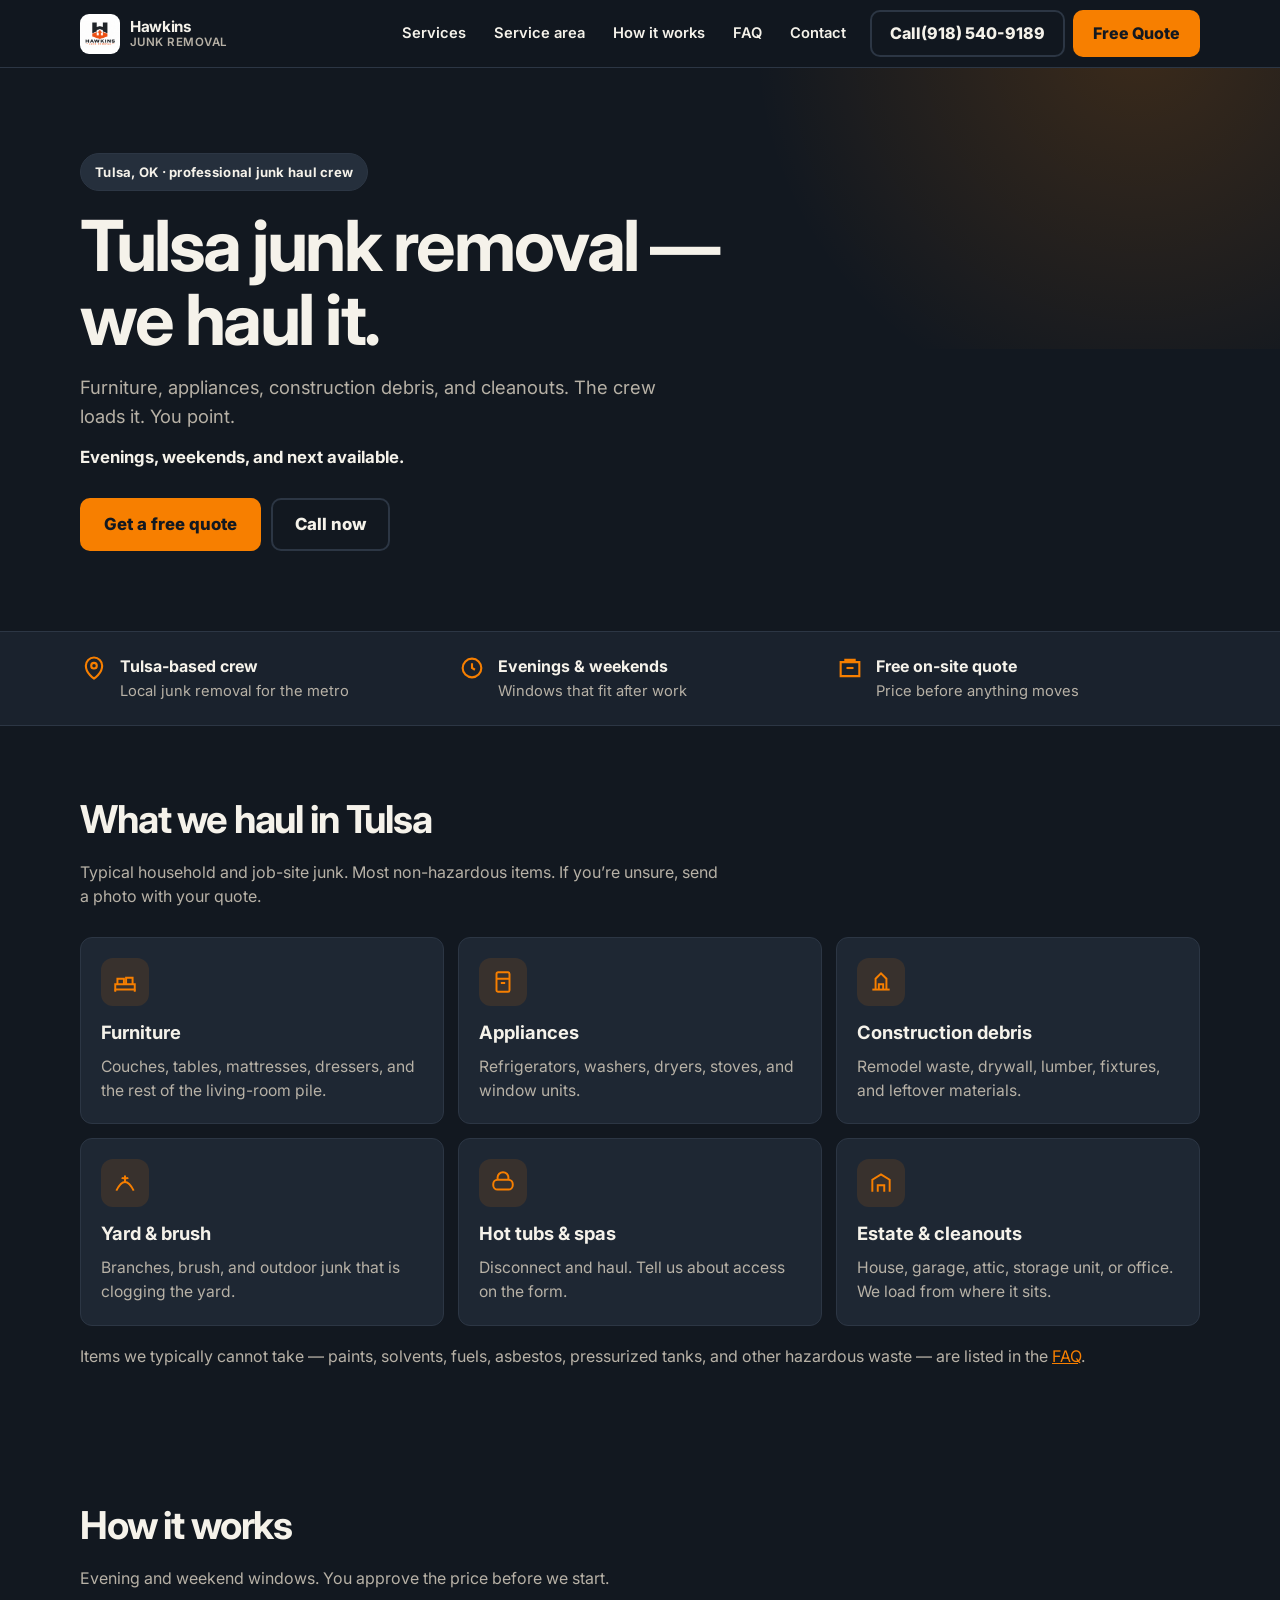
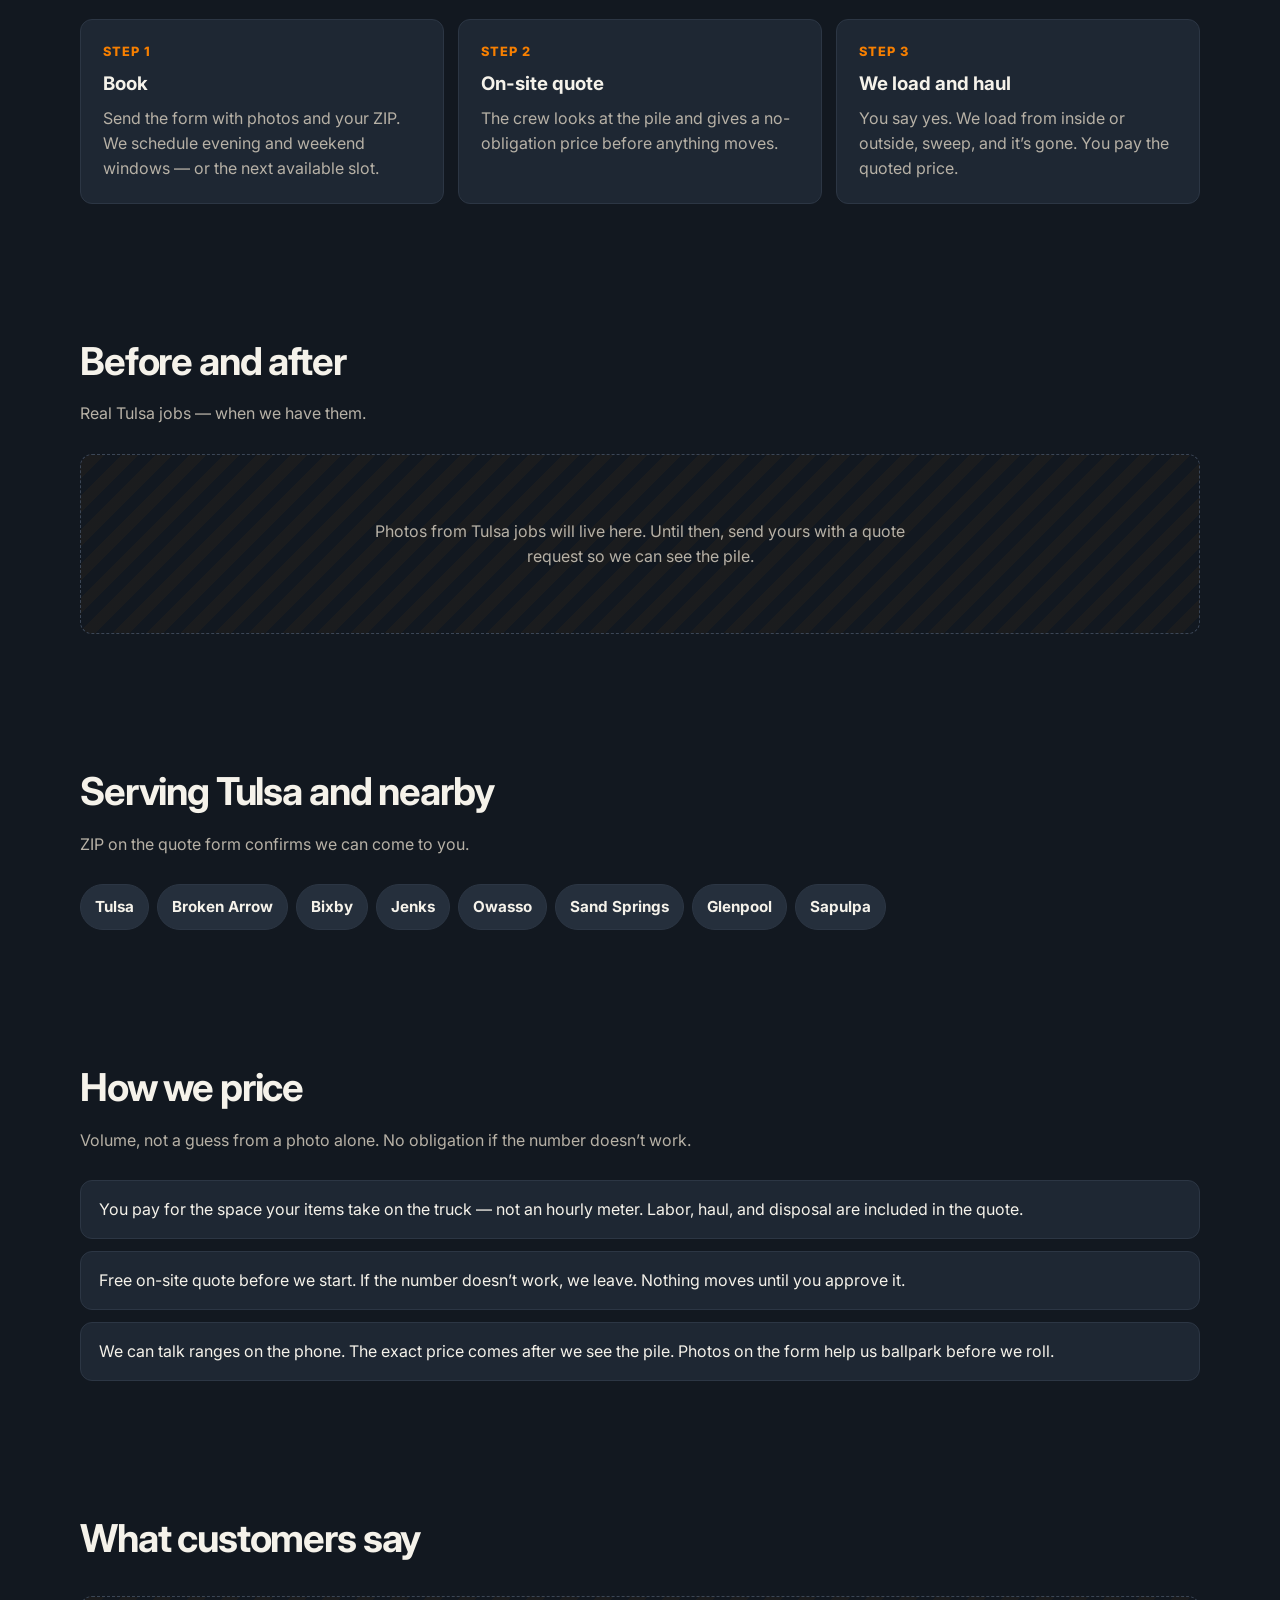
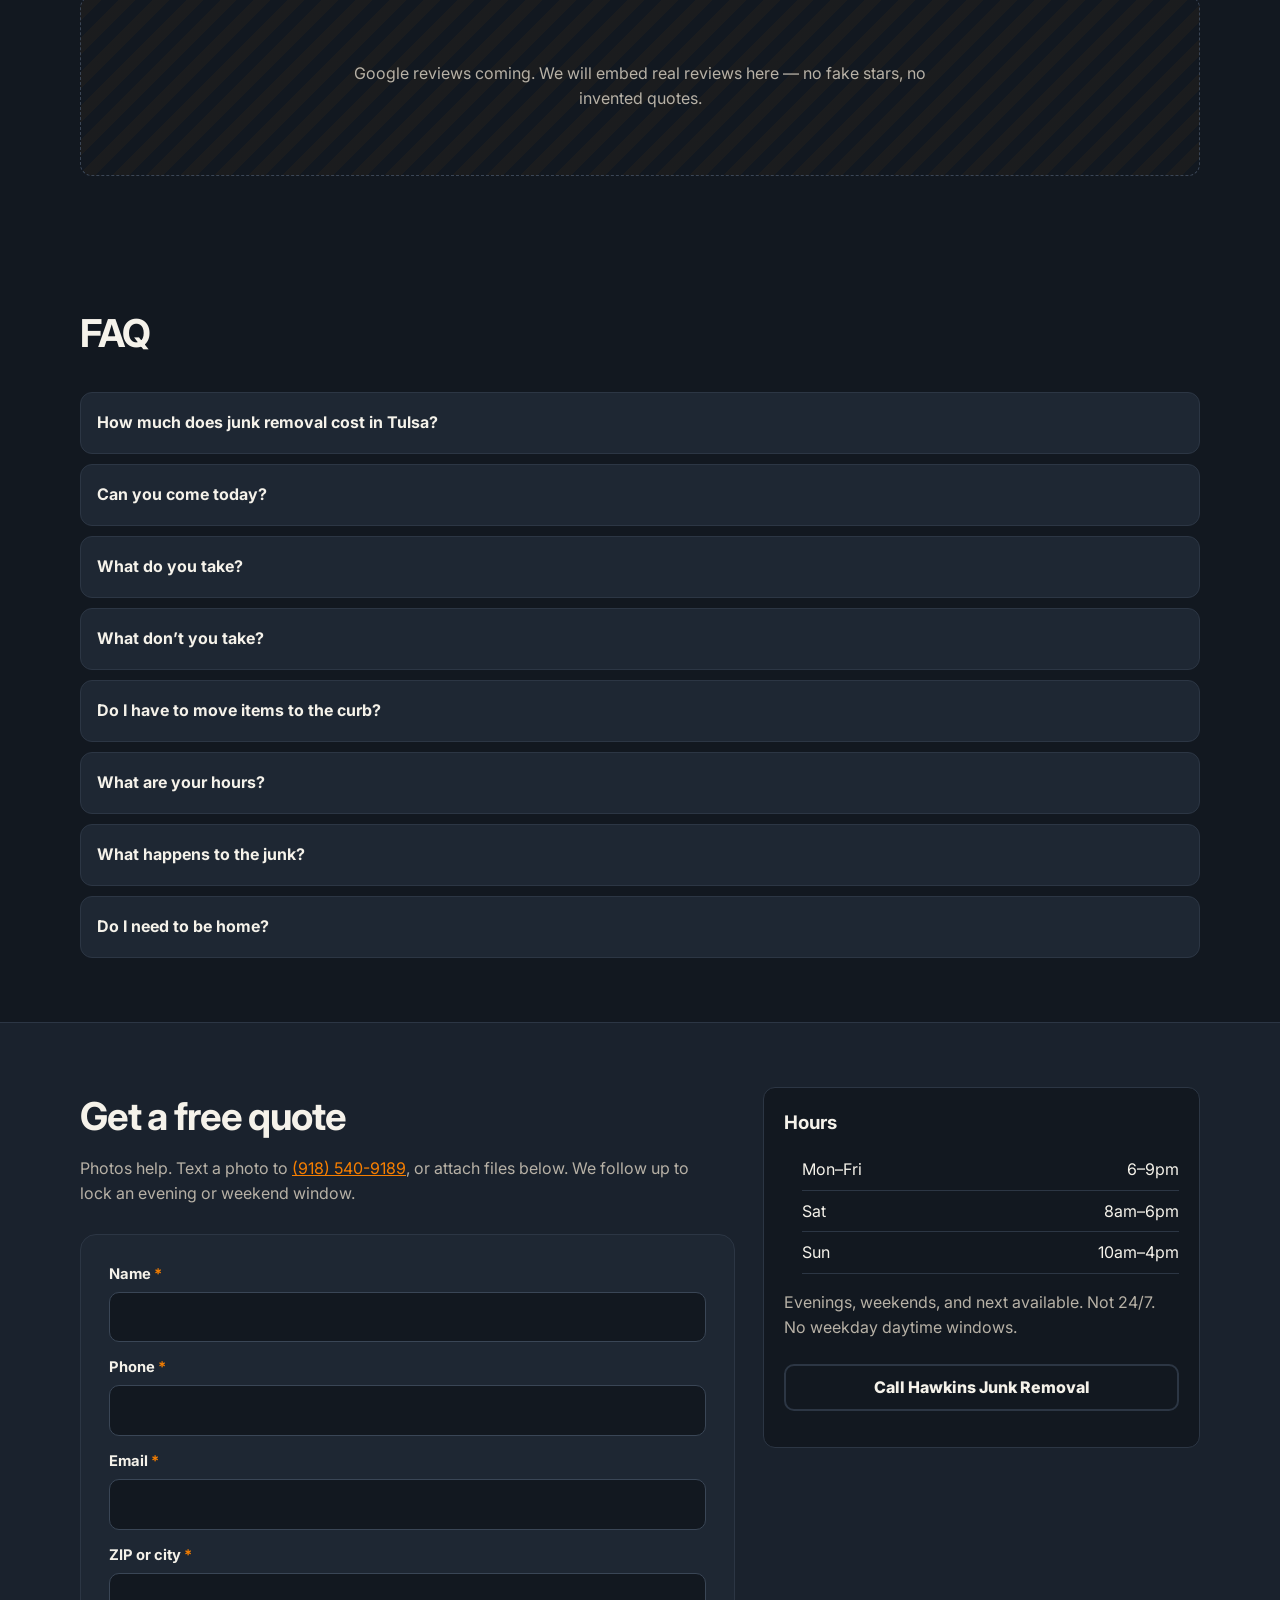
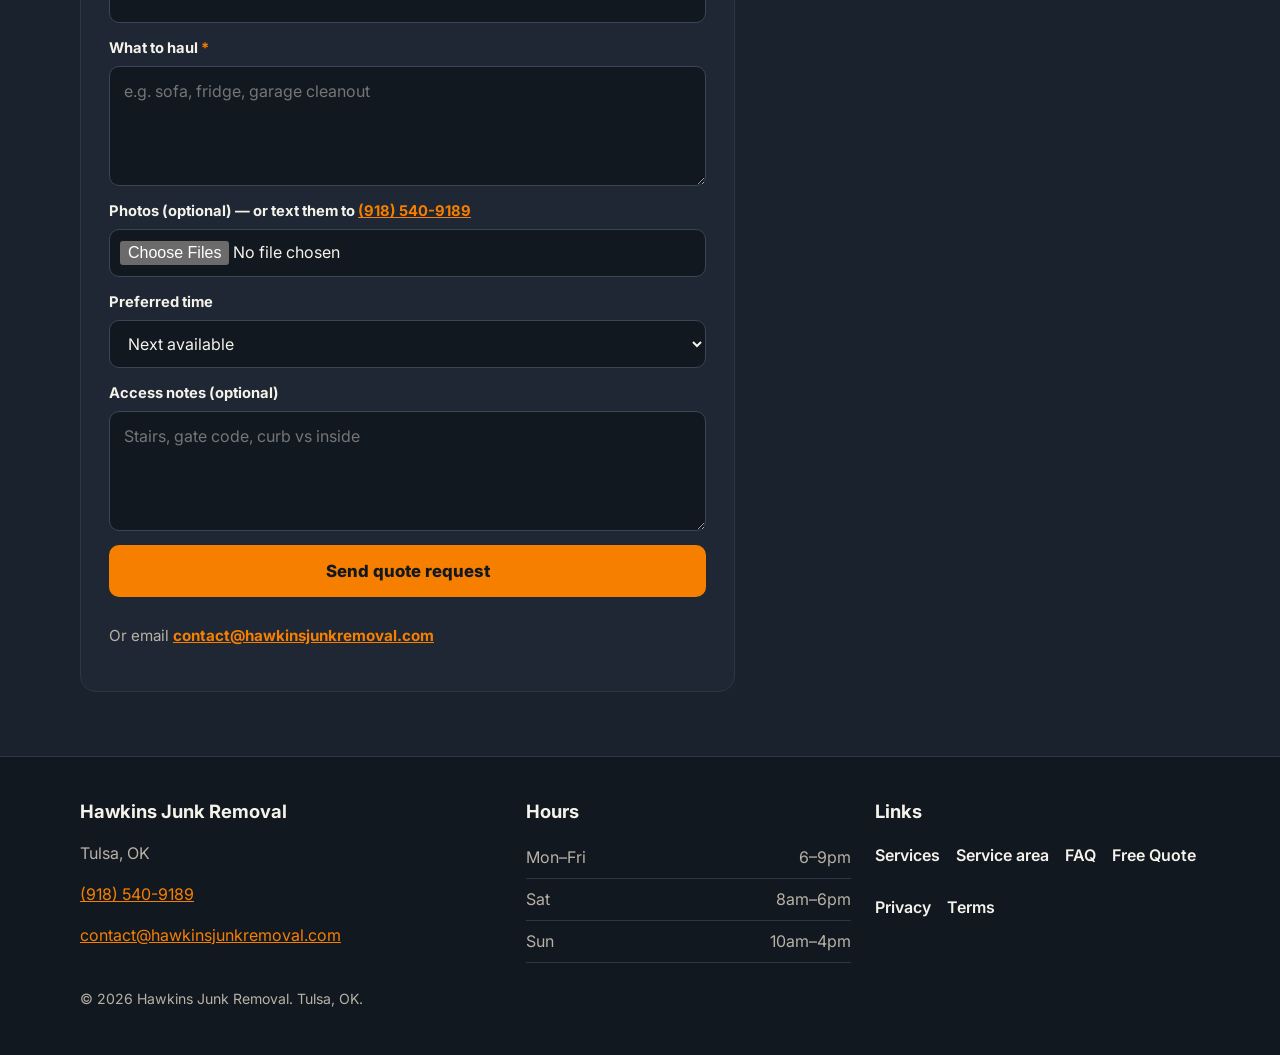
==== index.html @ 2d05af4f "Swap public email to contact@ and FormSubmit destination Replace personal Gmail on quote form, foote" ====
<!DOCTYPE html>
<html lang="en" class="has-phone">
<head>
  <meta charset="utf-8">
  <meta name="viewport" content="width=device-width, initial-scale=1, viewport-fit=cover">
  <title>Hawkins Junk Removal | Tulsa Junk Removal</title>
  <meta name="description" content="Tulsa junk removal for furniture, appliances, construction debris, and cleanouts. Evenings, weekends, and next available. Free on-site quote.">
  <link rel="canonical" href="https://hawkins-junk-removal.vercel.app/">
  <meta name="robots" content="index,follow">
  <meta property="og:type" content="website">
  <meta property="og:site_name" content="Hawkins Junk Removal">
  <meta property="og:title" content="Hawkins Junk Removal | Tulsa Junk Removal">
  <meta property="og:description" content="Tulsa junk removal for furniture, appliances, construction debris, and cleanouts. Evenings, weekends, and next available. Free on-site quote.">
  <meta property="og:url" content="https://hawkins-junk-removal.vercel.app/">
  <meta property="og:image" content="https://hawkins-junk-removal.vercel.app/img/og.jpg">
  <meta property="og:locale" content="en_US">
  <meta name="twitter:card" content="summary_large_image">
  <meta name="twitter:title" content="Hawkins Junk Removal | Tulsa Junk Removal">
  <meta name="twitter:description" content="Tulsa junk removal — evenings, weekends, free on-site quote. Call (918) 540-9189.">
  <meta name="twitter:image" content="https://hawkins-junk-removal.vercel.app/img/og.jpg">
  <link rel="icon" href="/img/logo.png" type="image/png">
  <link rel="apple-touch-icon" href="/img/logo.png">
  <script type="application/ld+json">
  {
    "@context": "https://schema.org",
    "@type": "HomeAndConstructionBusiness",
    "name": "Hawkins Junk Removal",
    "image": "https://hawkins-junk-removal.vercel.app/img/logo.png",
    "url": "https://hawkins-junk-removal.vercel.app/",
    "telephone": "+19185409189",
    "description": "Tulsa metro junk removal for furniture, appliances, construction debris, and cleanouts. Evenings and weekends. Free on-site quotes.",
    "areaServed": [
      {"@type": "City", "name": "Tulsa"},
      {"@type": "City", "name": "Broken Arrow"},
      {"@type": "City", "name": "Bixby"},
      {"@type": "City", "name": "Jenks"},
      {"@type": "City", "name": "Owasso"},
      {"@type": "City", "name": "Sand Springs"},
      {"@type": "City", "name": "Glenpool"},
      {"@type": "City", "name": "Sapulpa"}
    ],
    "openingHoursSpecification": [
      {"@type": "OpeningHoursSpecification", "dayOfWeek": ["Monday","Tuesday","Wednesday","Thursday","Friday"], "opens": "18:00", "closes": "21:00"},
      {"@type": "OpeningHoursSpecification", "dayOfWeek": "Saturday", "opens": "08:00", "closes": "18:00"},
      {"@type": "OpeningHoursSpecification", "dayOfWeek": "Sunday", "opens": "10:00", "closes": "16:00"}
    ],
    "priceRange": "$$",
    "address": {
      "@type": "PostalAddress",
      "addressLocality": "Tulsa",
      "addressRegion": "OK",
      "addressCountry": "US"
    }
  }
  </script>
  <link rel="preconnect" href="https://fonts.googleapis.com">
  <link rel="preconnect" href="https://fonts.gstatic.com" crossorigin>
  <link href="https://fonts.googleapis.com/css2?family=Inter:wght@400;600;700;800&display=swap" rel="stylesheet">
  <link rel="stylesheet" href="/css/styles.css">
</head>
<body>
  <a class="skip" href="#main">Skip to content</a>

  <header class="site-header">
    <div class="wrap header-inner">
      <a class="wordmark" href="/">
        <img class="mark-img" src="/img/logo.png" width="40" height="40" alt="Hawkins Junk Removal">
        <span class="wordmark-text">
          <strong>Hawkins</strong>
          <span>Junk Removal</span>
        </span>
      </a>
      <nav class="nav" id="primary-nav" data-nav aria-label="Primary">
        <a href="#services">Services</a>
        <a href="#area">Service area</a>
        <a href="#how">How it works</a>
        <a href="#faq">FAQ</a>
        <a href="#quote">Contact</a>
      </nav>
      <div class="header-actions">
        <a class="btn btn-ghost" data-call href="tel:+19185409189">Call <span data-call-number></span></a>
        <a class="btn btn-primary" href="#quote">Free Quote</a>
        <button class="nav-toggle" type="button" data-nav-toggle aria-expanded="false" aria-controls="primary-nav" aria-label="Open menu">
          <svg viewBox="0 0 24 24" fill="none" stroke="currentColor" stroke-width="2" aria-hidden="true"><path d="M4 7h16M4 12h16M4 17h16"/></svg>
        </button>
      </div>
    </div>
  </header>

  <main id="main">
    <section class="hero">
      <div class="wrap">
        <p class="kicker">Tulsa, OK · professional junk haul crew</p>
        <h1>Tulsa junk removal — we haul it.</h1>
        <p class="lede">Furniture, appliances, construction debris, and cleanouts. The crew loads it. You point.</p>
        <p class="schedule">Evenings, weekends, and next available.</p>
        <div class="hero-cta">
          <a class="btn btn-primary btn-lg" href="#quote">Get a free quote</a>
          <a class="btn btn-ghost btn-lg" data-call href="tel:+19185409189">Call now</a>
        </div>
      </div>
    </section>

    <div class="trust">
      <div class="wrap trust-grid">
        <div class="trust-item">
          <svg viewBox="0 0 24 24" fill="none" stroke="currentColor" stroke-width="1.8" aria-hidden="true"><path d="M12 21s-7-4.4-7-11a7 7 0 1 1 14 0c0 6.6-7 11-7 11z"/><circle cx="12" cy="10" r="2.4"/></svg>
          <div>
            <strong>Tulsa-based crew</strong>
            <span>Local junk removal for the metro</span>
          </div>
        </div>
        <div class="trust-item">
          <svg viewBox="0 0 24 24" fill="none" stroke="currentColor" stroke-width="1.8" aria-hidden="true"><circle cx="12" cy="12" r="8"/><path d="M12 8v4l2.5 1.5"/></svg>
          <div>
            <strong>Evenings &amp; weekends</strong>
            <span>Windows that fit after work</span>
          </div>
        </div>
        <div class="trust-item">
          <svg viewBox="0 0 24 24" fill="none" stroke="currentColor" stroke-width="1.8" aria-hidden="true"><path d="M4 7h16v12H4z"/><path d="M8 7V5h8v2"/><path d="M9 12h6"/></svg>
          <div>
            <strong>Free on-site quote</strong>
            <span>Price before anything moves</span>
          </div>
        </div>
      </div>
    </div>

    <section id="services">
      <div class="wrap">
        <div class="section-head">
          <h2>What we haul in Tulsa</h2>
          <p>Typical household and job-site junk. Most non-hazardous items. If you’re unsure, send a photo with your quote.</p>
        </div>
        <div class="cards">
          <article class="card">
            <div class="icon-wrap" aria-hidden="true">
              <svg viewBox="0 0 24 24" fill="none" stroke="currentColor" stroke-width="1.8"><path d="M3 14h18v5H3z"/><path d="M5 14V9h6v5"/><path d="M13 14V8h6v6"/><path d="M3 19v2M21 19v2"/></svg>
            </div>
            <h3>Furniture</h3>
            <p>Couches, tables, mattresses, dressers, and the rest of the living-room pile.</p>
          </article>
          <article class="card">
            <div class="icon-wrap" aria-hidden="true">
              <svg viewBox="0 0 24 24" fill="none" stroke="currentColor" stroke-width="1.8"><rect x="6" y="3" width="12" height="18" rx="1.5"/><path d="M6 9h12M10 13h4"/></svg>
            </div>
            <h3>Appliances</h3>
            <p>Refrigerators, washers, dryers, stoves, and window units.</p>
          </article>
          <article class="card">
            <div class="icon-wrap" aria-hidden="true">
              <svg viewBox="0 0 24 24" fill="none" stroke="currentColor" stroke-width="1.8"><path d="M4 19h16"/><path d="M7 19V9l5-5 5 5v10"/><path d="M10 19v-5h4v5"/></svg>
            </div>
            <h3>Construction debris</h3>
            <p>Remodel waste, drywall, lumber, fixtures, and leftover materials.</p>
          </article>
          <article class="card">
            <div class="icon-wrap" aria-hidden="true">
              <svg viewBox="0 0 24 24" fill="none" stroke="currentColor" stroke-width="1.8"><path d="M4 19c3-6 6-8 8-8s5 2 8 8"/><path d="M12 11V5"/><path d="M9 7c1 1 2 1 3 0 1 1 2 1 3 0"/></svg>
            </div>
            <h3>Yard &amp; brush</h3>
            <p>Branches, brush, and outdoor junk that is clogging the yard.</p>
          </article>
          <article class="card">
            <div class="icon-wrap" aria-hidden="true">
              <svg viewBox="0 0 24 24" fill="none" stroke="currentColor" stroke-width="1.8"><rect x="3" y="9" width="18" height="9" rx="4"/><path d="M7 9V7a5 5 0 0 1 10 0v2"/></svg>
            </div>
            <h3>Hot tubs &amp; spas</h3>
            <p>Disconnect and haul. Tell us about access on the form.</p>
          </article>
          <article class="card">
            <div class="icon-wrap" aria-hidden="true">
              <svg viewBox="0 0 24 24" fill="none" stroke="currentColor" stroke-width="1.8"><path d="M4 20V9l8-5 8 5v11"/><path d="M9 20v-6h6v6"/></svg>
            </div>
            <h3>Estate &amp; cleanouts</h3>
            <p>House, garage, attic, storage unit, or office. We load from where it sits.</p>
          </article>
        </div>
        <p class="note">Items we typically cannot take — paints, solvents, fuels, asbestos, pressurized tanks, and other hazardous waste — are listed in the <a href="#faq">FAQ</a>.</p>
      </div>
    </section>

    <section id="how">
      <div class="wrap">
        <div class="section-head">
          <h2>How it works</h2>
          <p>Evening and weekend windows. You approve the price before we start.</p>
        </div>
        <div class="steps">
          <article class="step">
            <div class="step-num">Step 1</div>
            <h3>Book</h3>
            <p>Send the form with photos and your ZIP. We schedule evening and weekend windows — or the next available slot.</p>
          </article>
          <article class="step">
            <div class="step-num">Step 2</div>
            <h3>On-site quote</h3>
            <p>The crew looks at the pile and gives a no-obligation price before anything moves.</p>
          </article>
          <article class="step">
            <div class="step-num">Step 3</div>
            <h3>We load and haul</h3>
            <p>You say yes. We load from inside or outside, sweep, and it’s gone. You pay the quoted price.</p>
          </article>
        </div>
      </div>
    </section>

    <section id="photos">
      <div class="wrap">
        <div class="section-head">
          <h2>Before and after</h2>
          <p>Real Tulsa jobs — when we have them.</p>
        </div>
        <div class="placeholder">
          <p>Photos from Tulsa jobs will live here. Until then, send yours with a quote request so we can see the pile.</p>
        </div>
      </div>
    </section>

    <section id="area">
      <div class="wrap">
        <div class="section-head">
          <h2>Serving Tulsa and nearby</h2>
          <p>ZIP on the quote form confirms we can come to you.</p>
        </div>
        <div class="chips">
          <a class="chip" href="#quote">Tulsa</a>
          <a class="chip" href="#quote">Broken Arrow</a>
          <a class="chip" href="#quote">Bixby</a>
          <a class="chip" href="#quote">Jenks</a>
          <a class="chip" href="#quote">Owasso</a>
          <a class="chip" href="#quote">Sand Springs</a>
          <a class="chip" href="#quote">Glenpool</a>
          <a class="chip" href="#quote">Sapulpa</a>
        </div>
      </div>
    </section>

    <section id="pricing">
      <div class="wrap">
        <div class="section-head">
          <h2>How we price</h2>
          <p>Volume, not a guess from a photo alone. No obligation if the number doesn’t work.</p>
        </div>
        <ul class="pricing-list">
          <li>You pay for the space your items take on the truck — not an hourly meter. Labor, haul, and disposal are included in the quote.</li>
          <li>Free on-site quote before we start. If the number doesn’t work, we leave. Nothing moves until you approve it.</li>
          <li>We can talk ranges on the phone. The exact price comes after we see the pile. Photos on the form help us ballpark before we roll.</li>
        </ul>
      </div>
    </section>

    <section id="reviews">
      <div class="wrap">
        <div class="section-head">
          <h2>What customers say</h2>
        </div>
        <div class="placeholder">
          <p>Google reviews coming. We will embed real reviews here — no fake stars, no invented quotes.</p>
        </div>
      </div>
    </section>

    <section id="faq">
      <div class="wrap">
        <div class="section-head">
          <h2>FAQ</h2>
        </div>
        <div class="faq">
          <details>
            <summary>How much does junk removal cost in Tulsa?</summary>
            <p>Price is based on the volume your items take on the truck. We give a free on-site quote before we start. We do not publish a price list — the driveway number is the real number.</p>
          </details>
          <details>
            <summary>Can you come today?</summary>
            <p>We work evenings and weekends, plus the next available window. We do not offer weekday daytime service, and we are not 24/7. If you request an evening or weekend window early enough that same day, we may be able to fit you in that window.</p>
          </details>
          <details>
            <summary>What do you take?</summary>
            <p>Furniture, appliances, construction debris, yard waste, hot tubs, and whole-space cleanouts. Most non-hazardous household and job-site junk. If you are unsure, send a photo with your quote.</p>
          </details>
          <details>
            <summary>What don’t you take?</summary>
            <p>Hazardous materials: wet paint and solvents, fuels, asbestos, pressurized tanks, and biohazard. If an item looks questionable, send a photo and we will tell you before we come out.</p>
          </details>
          <details>
            <summary>Do I have to move items to the curb?</summary>
            <p>No. Full-service from wherever it sits — inside, garage, attic, basement, or yard — unless access is unsafe.</p>
          </details>
          <details>
            <summary>What are your hours?</summary>
            <p>Monday–Friday 6–9pm. Saturday 8am–6pm. Sunday 10am–4pm. Evening and weekend windows only.</p>
          </details>
          <details>
            <summary>What happens to the junk?</summary>
            <p>We donate or recycle when we can and send the rest to proper disposal. Landfill is last, not first.</p>
          </details>
          <details>
            <summary>Do I need to be home?</summary>
            <p>Yes. Someone 18 or older needs to be there to approve the on-site quote before we load.</p>
          </details>
        </div>
      </div>
    </section>

    <section class="quote" id="quote">
      <div class="wrap quote-grid">
        <div>
          <div class="section-head">
            <h2>Get a free quote</h2>
            <p>Photos help. Text a photo to <a href="sms:+19185409189">(918) 540-9189</a>, or attach files below. We follow up to lock an evening or weekend window.</p>
          </div>
          <form class="form" action="https://formsubmit.co/contact@hawkinsjunkremoval.com" method="POST" enctype="multipart/form-data">
            <input type="hidden" name="_subject" value="Hawkins Junk Removal quote">
            <input type="hidden" name="_next" id="form-next" value="/thanks">
            <input type="hidden" name="_template" value="table">
            <input type="hidden" name="_captcha" value="false">
            <input class="honey" type="text" name="_honey" tabindex="-1" autocomplete="off" aria-hidden="true">

            <div class="field">
              <label for="name">Name <span class="req" aria-hidden="true">*</span></label>
              <input id="name" name="name" type="text" autocomplete="name" required>
            </div>
            <div class="field">
              <label for="phone">Phone <span class="req" aria-hidden="true">*</span></label>
              <input id="phone" name="phone" type="tel" autocomplete="tel" inputmode="tel" required>
            </div>
            <div class="field">
              <label for="email">Email <span class="req" aria-hidden="true">*</span></label>
              <input id="email" name="email" type="email" autocomplete="email" required>
            </div>
            <div class="field">
              <label for="zip">ZIP or city <span class="req" aria-hidden="true">*</span></label>
              <input id="zip" name="zip_or_city" type="text" autocomplete="postal-code" required>
            </div>
            <div class="field">
              <label for="haul">What to haul <span class="req" aria-hidden="true">*</span></label>
              <textarea id="haul" name="what_to_haul" required placeholder="e.g. sofa, fridge, garage cleanout"></textarea>
            </div>
            <div class="field">
              <label for="photos">Photos (optional) — or text them to <a href="sms:+19185409189">(918) 540-9189</a></label>
              <input id="photos" name="photos" type="file" accept="image/*" multiple>
            </div>
            <div class="field">
              <label for="when">Preferred time</label>
              <select id="when" name="preferred_time">
                <option value="Evening">Evening</option>
                <option value="Weekend">Weekend</option>
                <option value="Next available" selected>Next available</option>
                <option value="Not sure">Not sure</option>
              </select>
            </div>
            <div class="field">
              <label for="access">Access notes (optional)</label>
              <textarea id="access" name="access_notes" placeholder="Stairs, gate code, curb vs inside"></textarea>
            </div>
            <div class="form-actions">
              <button class="btn btn-primary btn-lg" type="submit">Send quote request</button>
              <p class="mailto">Or email <a href="mailto:contact@hawkinsjunkremoval.com">contact@hawkinsjunkremoval.com</a></p>
            </div>
          </form>
        </div>
        <aside class="aside-box">
          <h3>Hours</h3>
          <ul class="hours">
            <li><span>Mon–Fri</span><span>6–9pm</span></li>
            <li><span>Sat</span><span>8am–6pm</span></li>
            <li><span>Sun</span><span>10am–4pm</span></li>
          </ul>
          <p style="margin-top:16px">Evenings, weekends, and next available. Not 24/7. No weekday daytime windows.</p>
          <p>
            <a class="btn btn-ghost" data-call href="tel:+19185409189" style="width:100%;margin-top:8px">Call Hawkins Junk Removal</a>
          </p>
        </aside>
      </div>
    </section>
  </main>

  <footer class="site-footer">
    <div class="wrap footer-grid">
      <div>
        <h2>Hawkins Junk Removal</h2>
        <p>Tulsa, OK</p>
        <p><a data-call href="tel:+19185409189">(918) 540-9189</a></p>
        <p><a href="mailto:contact@hawkinsjunkremoval.com">contact@hawkinsjunkremoval.com</a></p>
      </div>
      <div>
        <h2>Hours</h2>
        <ul class="hours">
          <li><span>Mon–Fri</span><span>6–9pm</span></li>
          <li><span>Sat</span><span>8am–6pm</span></li>
          <li><span>Sun</span><span>10am–4pm</span></li>
        </ul>
      </div>
      <div>
        <h2>Links</h2>
        <ul class="footer-links">
          <li><a href="#services">Services</a></li>
          <li><a href="#area">Service area</a></li>
          <li><a href="#faq">FAQ</a></li>
          <li><a href="#quote">Free Quote</a></li>
          <li><a href="/privacy">Privacy</a></li>
          <li><a href="/terms">Terms</a></li>
        </ul>
      </div>
    </div>
    <div class="wrap legal">
      <p>© 2026 Hawkins Junk Removal. Tulsa, OK.</p>
    </div>
  </footer>

  <div class="sticky-bar" role="region" aria-label="Quick actions">
    <a class="btn btn-ghost" data-call href="tel:+19185409189">Call</a>
    <a class="btn btn-primary" href="#quote">Free Quote</a>
  </div>

  <script src="/js/config.js"></script>
  <script src="/js/site.js"></script>
</body>
</html>
---- css/styles.css ----
:root {
  --bg: #121820;
  --bg-elev: #1a222d;
  --bg-card: #1e2733;
  --bg-chip: #252f3c;
  --text: #f5f2ea;
  --muted: #b7b1a6;
  --line: #2c3644;
  --orange: #f77f00;
  --orange-hover: #ff9a2b;
  --orange-ink: #121820;
  --focus: #ffc46b;
  --header-h: 68px;
  --bar-h: 64px;
  --radius: 12px;
  --shadow: 0 12px 32px rgba(0, 0, 0, 0.28);
  --font: Inter, system-ui, -apple-system, Segoe UI, Roboto, sans-serif;
  --max: 1120px;
}

*,
*::before,
*::after { box-sizing: border-box; }

html {
  scroll-behavior: smooth;
  color-scheme: dark;
}

body {
  margin: 0;
  font-family: var(--font);
  background: var(--bg);
  color: var(--text);
  line-height: 1.55;
  min-height: 100vh;
}

img, svg { max-width: 100%; display: block; }

a { color: var(--orange); }

a:hover { color: var(--orange-hover); }

:focus { outline: none; }

:focus-visible {
  outline: 3px solid var(--focus);
  outline-offset: 3px;
}

.skip {
  position: absolute;
  left: 12px;
  top: -80px;
  z-index: 1000;
  background: var(--orange);
  color: var(--orange-ink);
  font-weight: 700;
  padding: 12px 16px;
  border-radius: 8px;
  text-decoration: none;
}

.skip:focus {
  top: 12px;
}

.wrap {
  width: min(100% - 32px, var(--max));
  margin-inline: auto;
}

.site-header {
  position: sticky;
  top: 0;
  z-index: 40;
  height: var(--header-h);
  background: rgba(18, 24, 32, 0.92);
  backdrop-filter: blur(12px);
  border-bottom: 1px solid var(--line);
}

.header-inner {
  height: 100%;
  display: flex;
  align-items: center;
  gap: 12px;
}

.wordmark {
  display: flex;
  align-items: center;
  gap: 10px;
  color: var(--text);
  text-decoration: none;
  font-weight: 800;
  letter-spacing: -0.02em;
  min-height: 44px;
  flex: 1;
}

.wordmark:hover { color: var(--text); }

.mark-img {
  width: 40px;
  height: 40px;
  border-radius: 9px;
  object-fit: cover;
  flex-shrink: 0;
}

.mark {
  width: 36px;
  height: 36px;
  flex: 0 0 36px;
}

.wordmark-text {
  display: flex;
  flex-direction: column;
  line-height: 1.1;
}

.wordmark-text strong { font-size: 0.95rem; }
.wordmark-text span {
  font-size: 0.72rem;
  font-weight: 600;
  color: var(--muted);
  letter-spacing: 0.04em;
  text-transform: uppercase;
}

.nav {
  display: none;
  gap: 4px;
}

.nav a {
  color: var(--text);
  text-decoration: none;
  font-weight: 600;
  font-size: 0.92rem;
  padding: 10px 12px;
  min-height: 44px;
  display: inline-flex;
  align-items: center;
  border-radius: 8px;
}

.nav a:hover { background: var(--bg-chip); color: var(--text); }

.header-actions {
  display: flex;
  align-items: center;
  gap: 8px;
}

.nav-toggle {
  display: inline-flex;
  align-items: center;
  justify-content: center;
  width: 44px;
  height: 44px;
  border: 1px solid var(--line);
  background: var(--bg-elev);
  color: var(--text);
  border-radius: 10px;
  cursor: pointer;
}

.nav-toggle svg { width: 22px; height: 22px; }

.btn {
  display: inline-flex;
  align-items: center;
  justify-content: center;
  min-height: 44px;
  padding: 12px 18px;
  border-radius: 10px;
  font-weight: 800;
  text-decoration: none;
  border: 2px solid transparent;
  cursor: pointer;
  font-family: inherit;
  font-size: 1rem;
  line-height: 1.2;
  text-align: center;
}

.btn-primary {
  background: var(--orange);
  color: var(--orange-ink);
}

.btn-primary:hover {
  background: var(--orange-hover);
  color: var(--orange-ink);
}

.btn-ghost {
  background: transparent;
  color: var(--text);
  border-color: var(--line);
}

.btn-ghost:hover {
  border-color: var(--orange);
  color: var(--text);
}

.btn-lg {
  min-height: 52px;
  padding: 14px 22px;
  font-size: 1.05rem;
}

[data-call] { display: none !important; }

html.has-phone a[data-call],
html.has-phone button[data-call],
html.has-phone .btn[data-call] {
  display: inline-flex !important;
}

html.has-phone .sticky-bar [data-call] {
  display: flex !important;
}

.hero {
  position: relative;
  padding: 48px 0 56px;
  overflow: hidden;
}

.hero::before {
  content: "";
  position: absolute;
  inset: -20% -10% auto auto;
  width: 70%;
  height: 70%;
  background: radial-gradient(circle at 70% 20%, rgba(247, 127, 0, 0.18), transparent 55%);
  pointer-events: none;
}

.kicker {
  display: inline-flex;
  align-items: center;
  gap: 8px;
  background: var(--bg-chip);
  color: var(--text);
  border: 1px solid var(--line);
  border-radius: 999px;
  padding: 8px 14px;
  font-size: 0.82rem;
  font-weight: 700;
  letter-spacing: 0.02em;
  margin-bottom: 18px;
}

.hero h1 {
  margin: 0 0 16px;
  font-size: clamp(2.15rem, 7.2vw, 4.4rem);
  line-height: 1.05;
  letter-spacing: -0.035em;
  max-width: 14ch;
}

.lede {
  margin: 0 0 14px;
  font-size: 1.15rem;
  color: var(--muted);
  max-width: 38rem;
}

.schedule {
  margin: 0 0 28px;
  font-size: 1.05rem;
  font-weight: 700;
  color: var(--text);
}

.hero-cta {
  display: flex;
  flex-wrap: wrap;
  gap: 10px;
}

.trust {
  background: var(--bg-elev);
  border-block: 1px solid var(--line);
  padding: 22px 0;
}

.trust-grid {
  display: grid;
  gap: 14px;
}

.trust-item {
  display: flex;
  align-items: flex-start;
  gap: 12px;
}

.trust-item svg {
  width: 28px;
  height: 28px;
  flex: 0 0 28px;
  color: var(--orange);
}

.trust-item strong {
  display: block;
  font-size: 1rem;
}

.trust-item span {
  color: var(--muted);
  font-size: 0.92rem;
}

section {
  padding: 64px 0;
}

.section-head {
  margin-bottom: 28px;
}

.section-head h2 {
  margin: 0 0 10px;
  font-size: clamp(1.7rem, 4vw, 2.4rem);
  letter-spacing: -0.03em;
}

.section-head p {
  margin: 0;
  color: var(--muted);
  max-width: 40rem;
}

.cards {
  display: grid;
  gap: 14px;
}

.card {
  background: var(--bg-card);
  border: 1px solid var(--line);
  border-radius: var(--radius);
  padding: 20px;
}

.card h3 {
  margin: 12px 0 8px;
  font-size: 1.15rem;
}

.card p {
  margin: 0;
  color: var(--muted);
  font-size: 0.98rem;
}

.icon-wrap {
  width: 48px;
  height: 48px;
  border-radius: 12px;
  background: rgba(247, 127, 0, 0.12);
  color: var(--orange);
  display: grid;
  place-items: center;
}

.icon-wrap svg { width: 26px; height: 26px; }

.note {
  margin: 18px 0 0;
  color: var(--muted);
}

.steps {
  display: grid;
  gap: 14px;
}

.step {
  background: var(--bg-card);
  border: 1px solid var(--line);
  border-radius: var(--radius);
  padding: 22px;
}

.step-num {
  font-weight: 800;
  color: var(--orange);
  letter-spacing: 0.08em;
  font-size: 0.8rem;
  text-transform: uppercase;
  margin-bottom: 8px;
}

.step h3 { margin: 0 0 8px; }
.step p { margin: 0; color: var(--muted); }

.placeholder {
  border: 1px dashed #3b4656;
  background:
    repeating-linear-gradient(
      -45deg,
      transparent,
      transparent 12px,
      rgba(247, 127, 0, 0.04) 12px,
      rgba(247, 127, 0, 0.04) 24px
    );
  border-radius: var(--radius);
  min-height: 180px;
  display: grid;
  place-items: center;
  text-align: center;
  padding: 32px 20px;
}

.placeholder p {
  margin: 0;
  max-width: 36rem;
  color: var(--muted);
}

.chips {
  display: flex;
  flex-wrap: wrap;
  gap: 8px;
}

.chip {
  background: var(--bg-chip);
  border: 1px solid var(--line);
  color: var(--text);
  border-radius: 999px;
  padding: 10px 14px;
  min-height: 44px;
  display: inline-flex;
  align-items: center;
  font-weight: 700;
  font-size: 0.95rem;
  text-decoration: none;
}

.chip:hover {
  border-color: var(--orange);
  color: var(--text);
}

.pricing-list {
  margin: 0;
  padding: 0;
  list-style: none;
  display: grid;
  gap: 12px;
}

.pricing-list li {
  background: var(--bg-card);
  border: 1px solid var(--line);
  border-radius: var(--radius);
  padding: 16px 18px;
}

.faq {
  display: grid;
  gap: 10px;
}

.faq details {
  background: var(--bg-card);
  border: 1px solid var(--line);
  border-radius: var(--radius);
  padding: 4px 16px;
}

.faq summary {
  cursor: pointer;
  font-weight: 700;
  min-height: 52px;
  display: flex;
  align-items: center;
  list-style: none;
}

.faq summary::-webkit-details-marker { display: none; }

.faq details p {
  margin: 0 0 16px;
  color: var(--muted);
}

.quote {
  background: var(--bg-elev);
  border-top: 1px solid var(--line);
}

.quote-grid {
  display: grid;
  gap: 28px;
}

.form {
  background: var(--bg-card);
  border: 1px solid var(--line);
  border-radius: 16px;
  padding: 22px;
}

.field {
  display: grid;
  gap: 6px;
  margin-bottom: 14px;
}

.field label {
  font-weight: 700;
  font-size: 0.92rem;
}

.req { color: var(--orange); }

.field input,
.field select,
.field textarea {
  width: 100%;
  min-height: 48px;
  border-radius: 10px;
  border: 1px solid #3a4656;
  background: #121820;
  color: var(--text);
  font: inherit;
  padding: 12px 14px;
}

.field textarea { min-height: 120px; resize: vertical; }

.field input[type="file"] {
  padding: 10px;
}

.honey {
  position: absolute;
  left: -9999px;
  width: 1px;
  height: 1px;
  overflow: hidden;
}

.form-actions {
  display: grid;
  gap: 12px;
  margin-top: 8px;
}

.mailto {
  color: var(--muted);
  font-size: 0.95rem;
}

.mailto a { font-weight: 700; }

.aside-box {
  border: 1px solid var(--line);
  border-radius: var(--radius);
  padding: 20px;
  background: var(--bg);
}

.aside-box h3 { margin: 0 0 8px; }
.aside-box p, .aside-box ul { color: var(--muted); }
.aside-box ul { padding-left: 1.1rem; }

.hours {
  list-style: none;
  padding: 0;
  margin: 12px 0 0;
}

.hours li {
  display: flex;
  justify-content: space-between;
  gap: 16px;
  padding: 8px 0;
  border-bottom: 1px solid var(--line);
  color: var(--text);
}

.site-footer {
  border-top: 1px solid var(--line);
  padding: 40px 0 32px;
}

.footer-grid {
  display: grid;
  gap: 24px;
}

.site-footer h2 {
  margin: 0 0 8px;
  font-size: 1.15rem;
}

.site-footer p, .site-footer li { color: var(--muted); }

.footer-links {
  display: flex;
  flex-wrap: wrap;
  gap: 8px 16px;
  padding: 0;
  margin: 0;
  list-style: none;
}

.footer-links a {
  color: var(--text);
  text-decoration: none;
  min-height: 44px;
  display: inline-flex;
  align-items: center;
  font-weight: 600;
}

.footer-links a:hover { color: var(--orange); }

.legal {
  margin-top: 24px;
  font-size: 0.88rem;
  color: var(--muted);
}

.page {
  padding: 48px 0 80px;
}

.page h1 {
  margin: 0 0 12px;
  font-size: clamp(1.8rem, 4vw, 2.6rem);
  letter-spacing: -0.03em;
}

.page .meta {
  color: var(--muted);
  margin-bottom: 28px;
}

.sticky-bar {
  display: none;
}

.page-cta {
  margin-top: 28px;
}

@media (max-width: 1023px) {
  .sticky-bar {
    display: flex;
    position: fixed;
    left: 0;
    right: 0;
    bottom: 0;
    z-index: 50;
    gap: 8px;
    padding: 10px 12px calc(10px + env(safe-area-inset-bottom));
    background: #0c1117;
    border-top: 1px solid var(--line);
  }

  .sticky-bar .btn {
    flex: 1;
    min-height: 48px;
  }

  body {
    padding-bottom: calc(var(--bar-h) + env(safe-area-inset-bottom));
  }

  .nav {
    display: none;
    position: absolute;
    top: var(--header-h);
    left: 0;
    right: 0;
    background: #0c1117;
    border-bottom: 1px solid var(--line);
    padding: 12px 16px 16px;
    flex-direction: column;
  }

  .nav.is-open { display: flex; }
}

@media (min-width: 640px) {
  .cards { grid-template-columns: 1fr 1fr; }
  .trust-grid { grid-template-columns: 1fr 1fr 1fr; }
  .steps { grid-template-columns: 1fr 1fr 1fr; }
}

@media (min-width: 1024px) {
  .nav-toggle { display: none; }
  .nav { display: flex; }
  .hero { padding: 72px 0 80px; }
  .quote-grid { grid-template-columns: 1.2fr 0.8fr; align-items: start; }
  .cards { grid-template-columns: 1fr 1fr 1fr; }
  .footer-grid { grid-template-columns: 1.3fr 1fr 1fr; }
  .form { padding: 28px; }
}

@media (prefers-reduced-motion: reduce) {
  html { scroll-behavior: auto; }
}
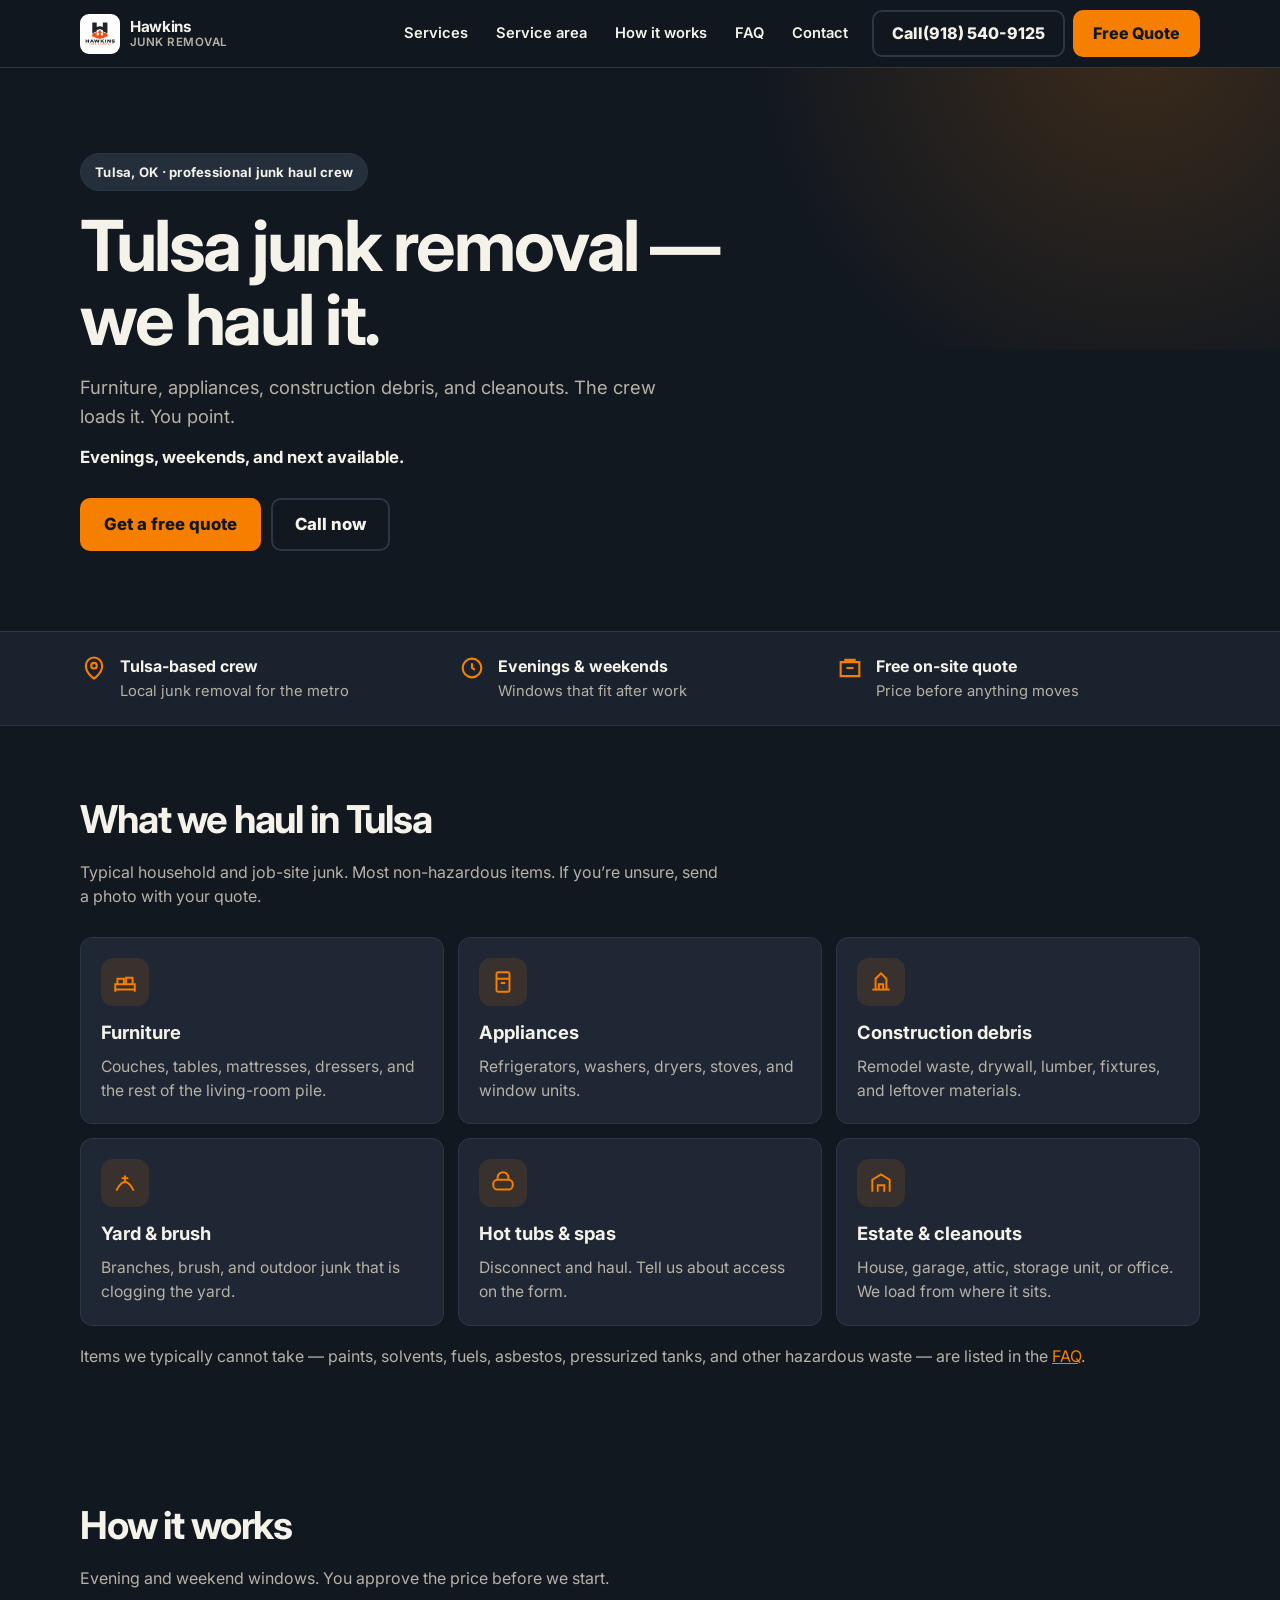
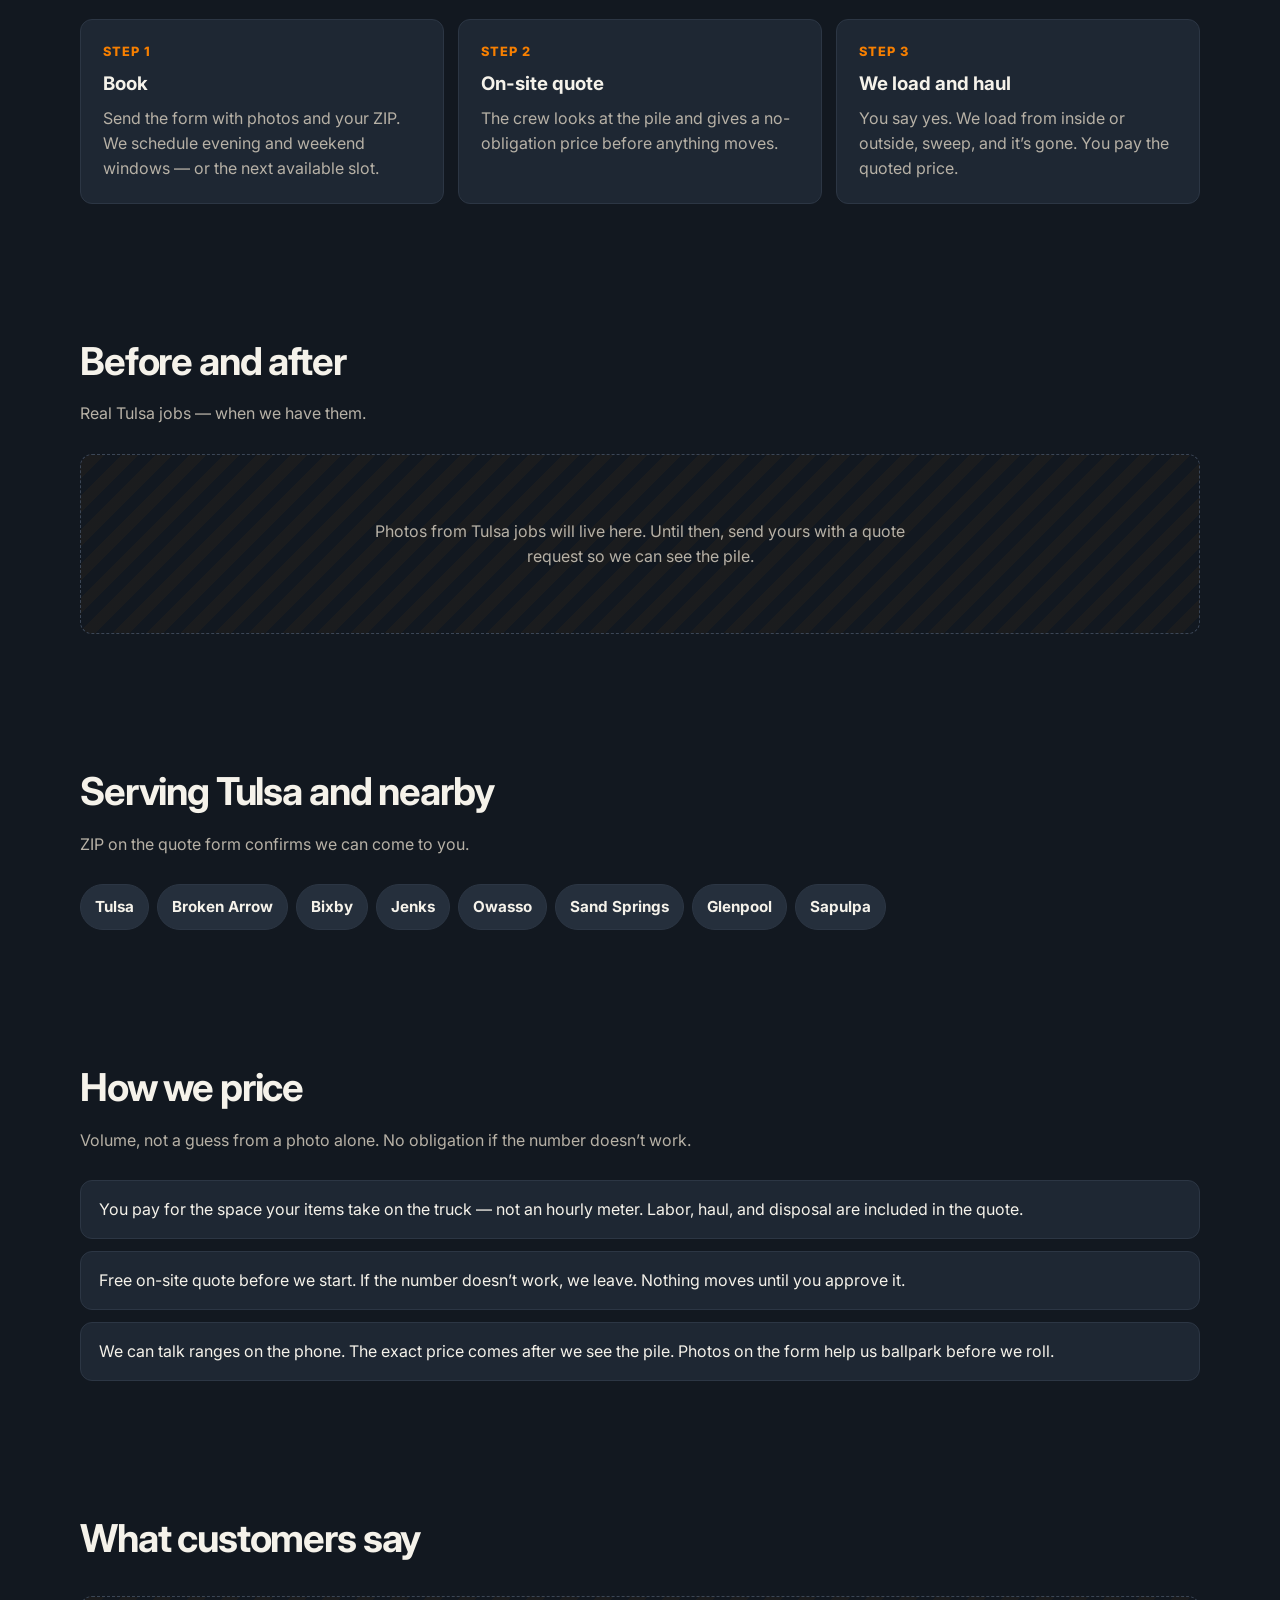
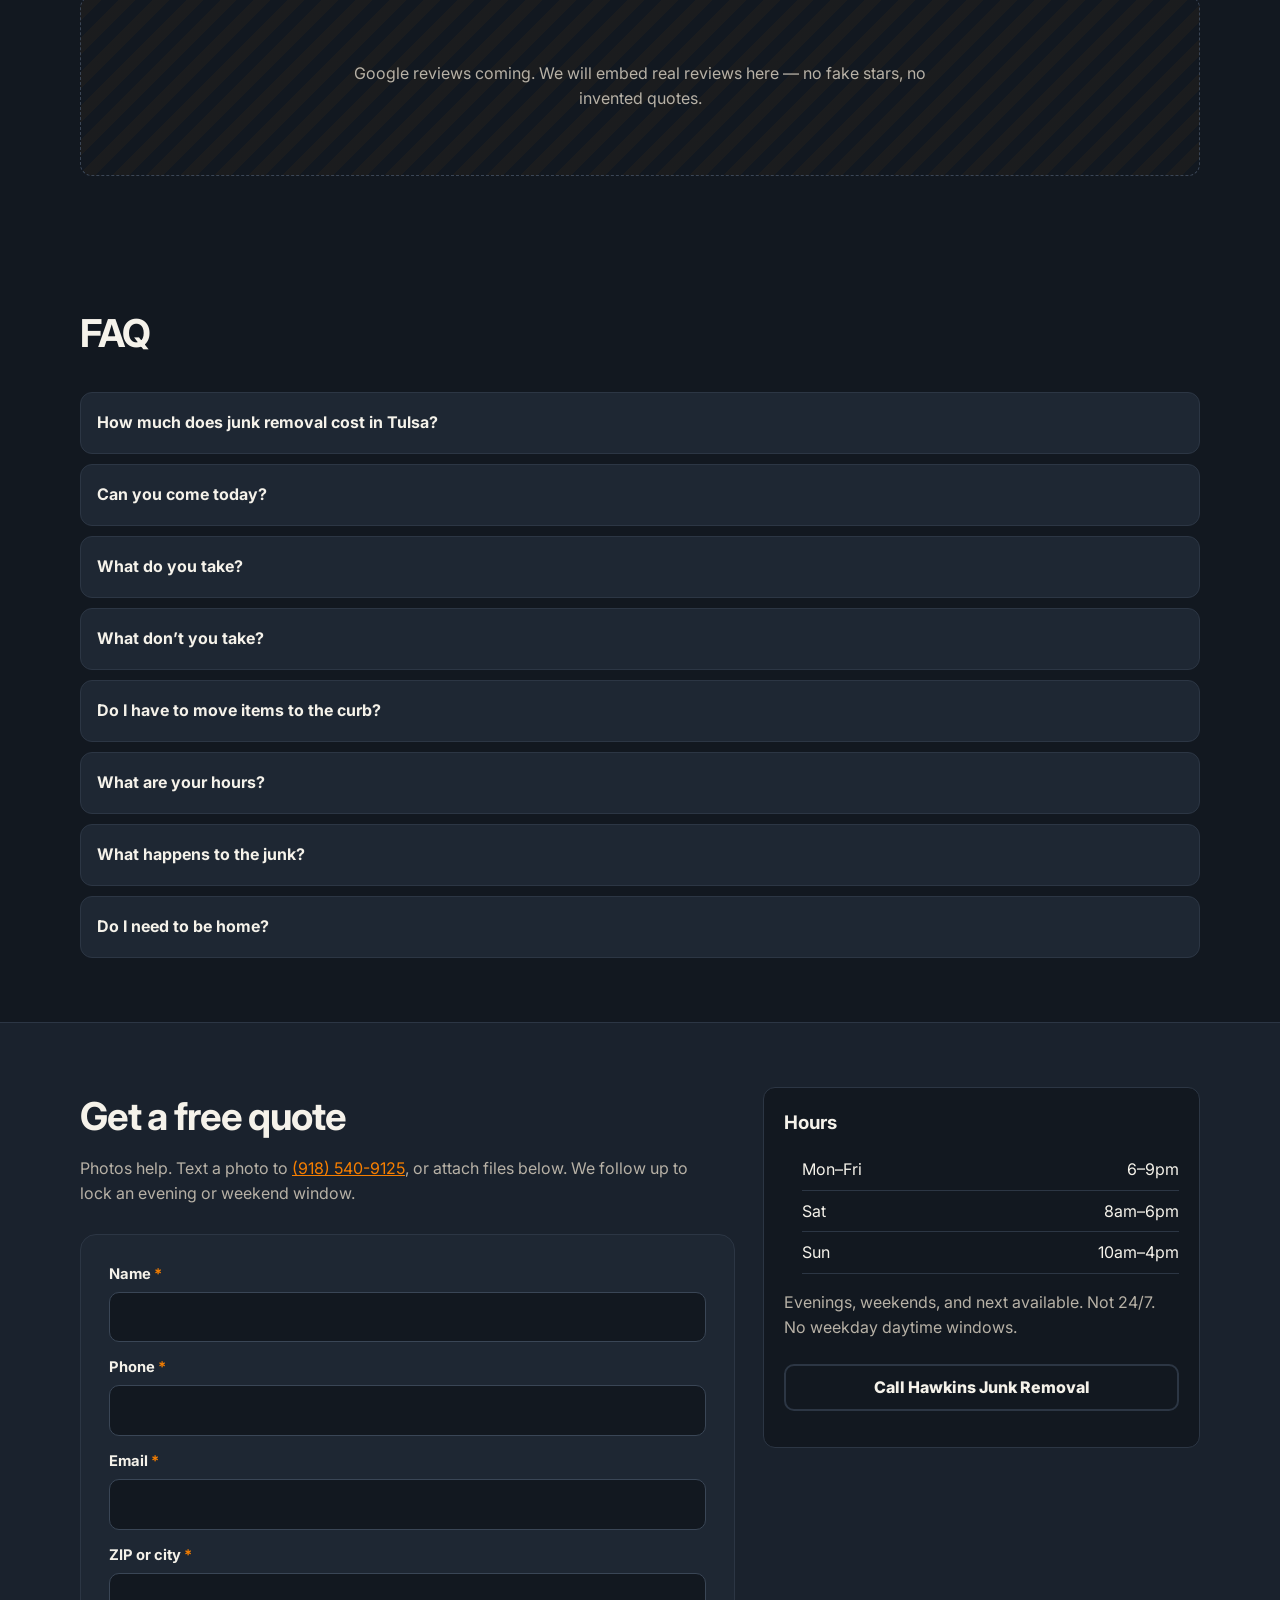
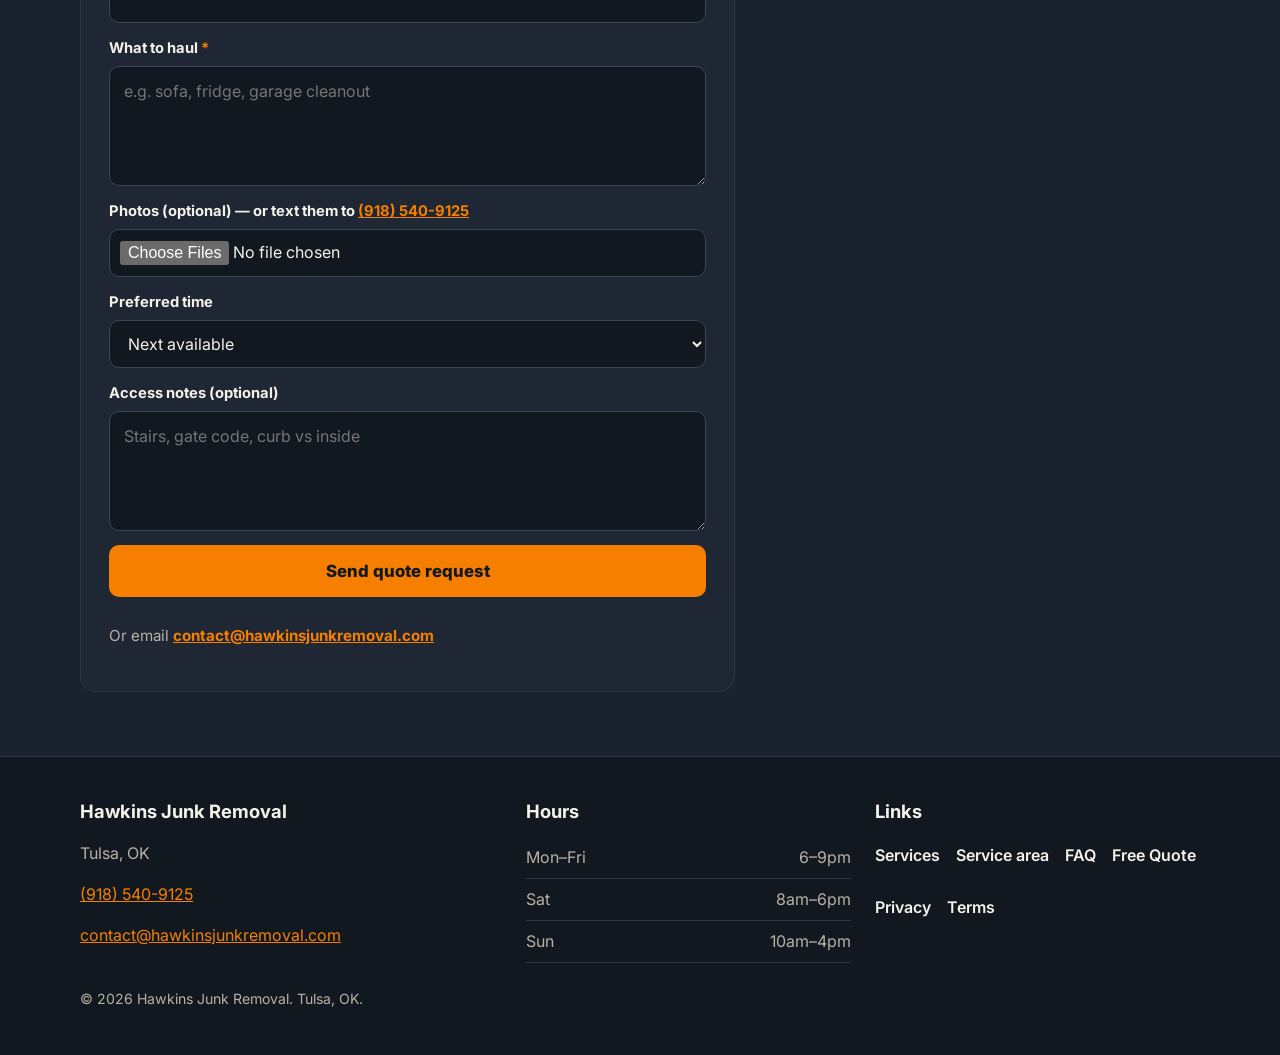
==== commit 43a91ca6: "Point public NAP to live Vapi number (918) 540-9125. Replace the dead (918) 540-9189 number in confi" ====
--- a/index.html
+++ b/index.html
@@ -16,7 +16,7 @@
   <meta property="og:locale" content="en_US">
   <meta name="twitter:card" content="summary_large_image">
   <meta name="twitter:title" content="Hawkins Junk Removal | Tulsa Junk Removal">
-  <meta name="twitter:description" content="Tulsa junk removal — evenings, weekends, free on-site quote. Call (918) 540-9189.">
+  <meta name="twitter:description" content="Tulsa junk removal — evenings, weekends, free on-site quote. Call (918) 540-9125.">
   <meta name="twitter:image" content="https://hawkins-junk-removal.vercel.app/img/og.jpg">
   <link rel="icon" href="/img/logo.png" type="image/png">
   <link rel="apple-touch-icon" href="/img/logo.png">
@@ -27,7 +27,7 @@
     "name": "Hawkins Junk Removal",
     "image": "https://hawkins-junk-removal.vercel.app/img/logo.png",
     "url": "https://hawkins-junk-removal.vercel.app/",
-    "telephone": "+19185409189",
+    "telephone": "+19185409125",
     "description": "Tulsa metro junk removal for furniture, appliances, construction debris, and cleanouts. Evenings and weekends. Free on-site quotes.",
     "areaServed": [
       {"@type": "City", "name": "Tulsa"},
@@ -78,7 +78,7 @@
         <a href="#quote">Contact</a>
       </nav>
       <div class="header-actions">
-        <a class="btn btn-ghost" data-call href="tel:+19185409189">Call <span data-call-number></span></a>
+        <a class="btn btn-ghost" data-call href="tel:+19185409125">Call <span data-call-number></span></a>
         <a class="btn btn-primary" href="#quote">Free Quote</a>
         <button class="nav-toggle" type="button" data-nav-toggle aria-expanded="false" aria-controls="primary-nav" aria-label="Open menu">
           <svg viewBox="0 0 24 24" fill="none" stroke="currentColor" stroke-width="2" aria-hidden="true"><path d="M4 7h16M4 12h16M4 17h16"/></svg>
@@ -96,7 +96,7 @@
         <p class="schedule">Evenings, weekends, and next available.</p>
         <div class="hero-cta">
           <a class="btn btn-primary btn-lg" href="#quote">Get a free quote</a>
-          <a class="btn btn-ghost btn-lg" data-call href="tel:+19185409189">Call now</a>
+          <a class="btn btn-ghost btn-lg" data-call href="tel:+19185409125">Call now</a>
         </div>
       </div>
     </section>
@@ -310,13 +310,14 @@
         <div>
           <div class="section-head">
             <h2>Get a free quote</h2>
-            <p>Photos help. Text a photo to <a href="sms:+19185409189">(918) 540-9189</a>, or attach files below. We follow up to lock an evening or weekend window.</p>
+            <p>Photos help. Text a photo to <a href="sms:+19185409125">(918) 540-9125</a>, or attach files below. We follow up to lock an evening or weekend window.</p>
           </div>
-          <form class="form" action="https://formsubmit.co/contact@hawkinsjunkremoval.com" method="POST" enctype="multipart/form-data">
+          <form class="form" action="https://formsubmit.co/35396f8bfd4f70763a39e1aa6dfd9264" method="POST" enctype="multipart/form-data">
             <input type="hidden" name="_subject" value="Hawkins Junk Removal quote">
             <input type="hidden" name="_next" id="form-next" value="/thanks">
             <input type="hidden" name="_template" value="table">
             <input type="hidden" name="_captcha" value="false">
+            <input type="hidden" name="_webhook" value="https://www.hawkinsjunkremoval.com/api/quote-webhook">
             <input class="honey" type="text" name="_honey" tabindex="-1" autocomplete="off" aria-hidden="true">
 
             <div class="field">
@@ -340,7 +341,7 @@
               <textarea id="haul" name="what_to_haul" required placeholder="e.g. sofa, fridge, garage cleanout"></textarea>
             </div>
             <div class="field">
-              <label for="photos">Photos (optional) — or text them to <a href="sms:+19185409189">(918) 540-9189</a></label>
+              <label for="photos">Photos (optional) — or text them to <a href="sms:+19185409125">(918) 540-9125</a></label>
               <input id="photos" name="photos" type="file" accept="image/*" multiple>
             </div>
             <div class="field">
@@ -371,7 +372,7 @@
           </ul>
           <p style="margin-top:16px">Evenings, weekends, and next available. Not 24/7. No weekday daytime windows.</p>
           <p>
-            <a class="btn btn-ghost" data-call href="tel:+19185409189" style="width:100%;margin-top:8px">Call Hawkins Junk Removal</a>
+            <a class="btn btn-ghost" data-call href="tel:+19185409125" style="width:100%;margin-top:8px">Call Hawkins Junk Removal</a>
           </p>
         </aside>
       </div>
@@ -383,7 +384,7 @@
       <div>
         <h2>Hawkins Junk Removal</h2>
         <p>Tulsa, OK</p>
-        <p><a data-call href="tel:+19185409189">(918) 540-9189</a></p>
+        <p><a data-call href="tel:+19185409125">(918) 540-9125</a></p>
         <p><a href="mailto:contact@hawkinsjunkremoval.com">contact@hawkinsjunkremoval.com</a></p>
       </div>
       <div>
@@ -412,7 +413,7 @@
   </footer>
 
   <div class="sticky-bar" role="region" aria-label="Quick actions">
-    <a class="btn btn-ghost" data-call href="tel:+19185409189">Call</a>
+    <a class="btn btn-ghost" data-call href="tel:+19185409125">Call</a>
     <a class="btn btn-primary" href="#quote">Free Quote</a>
   </div>
 
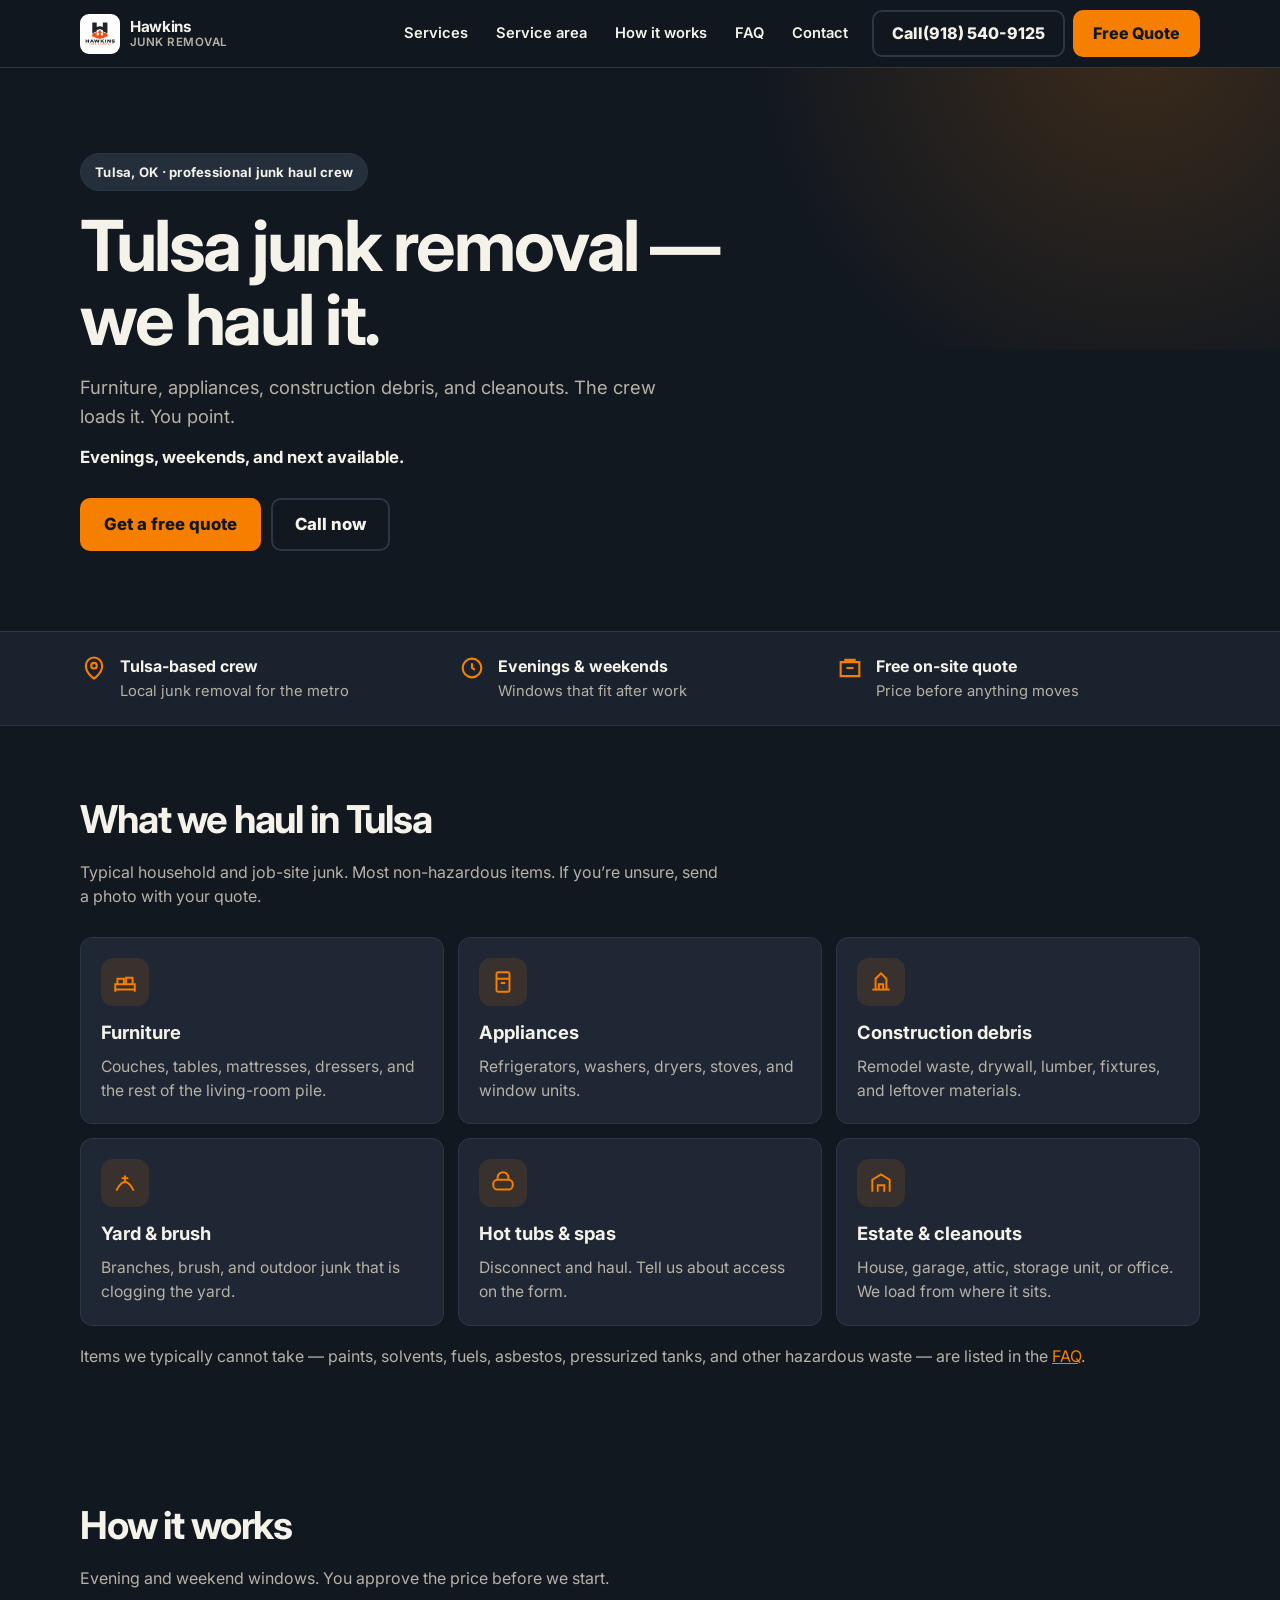
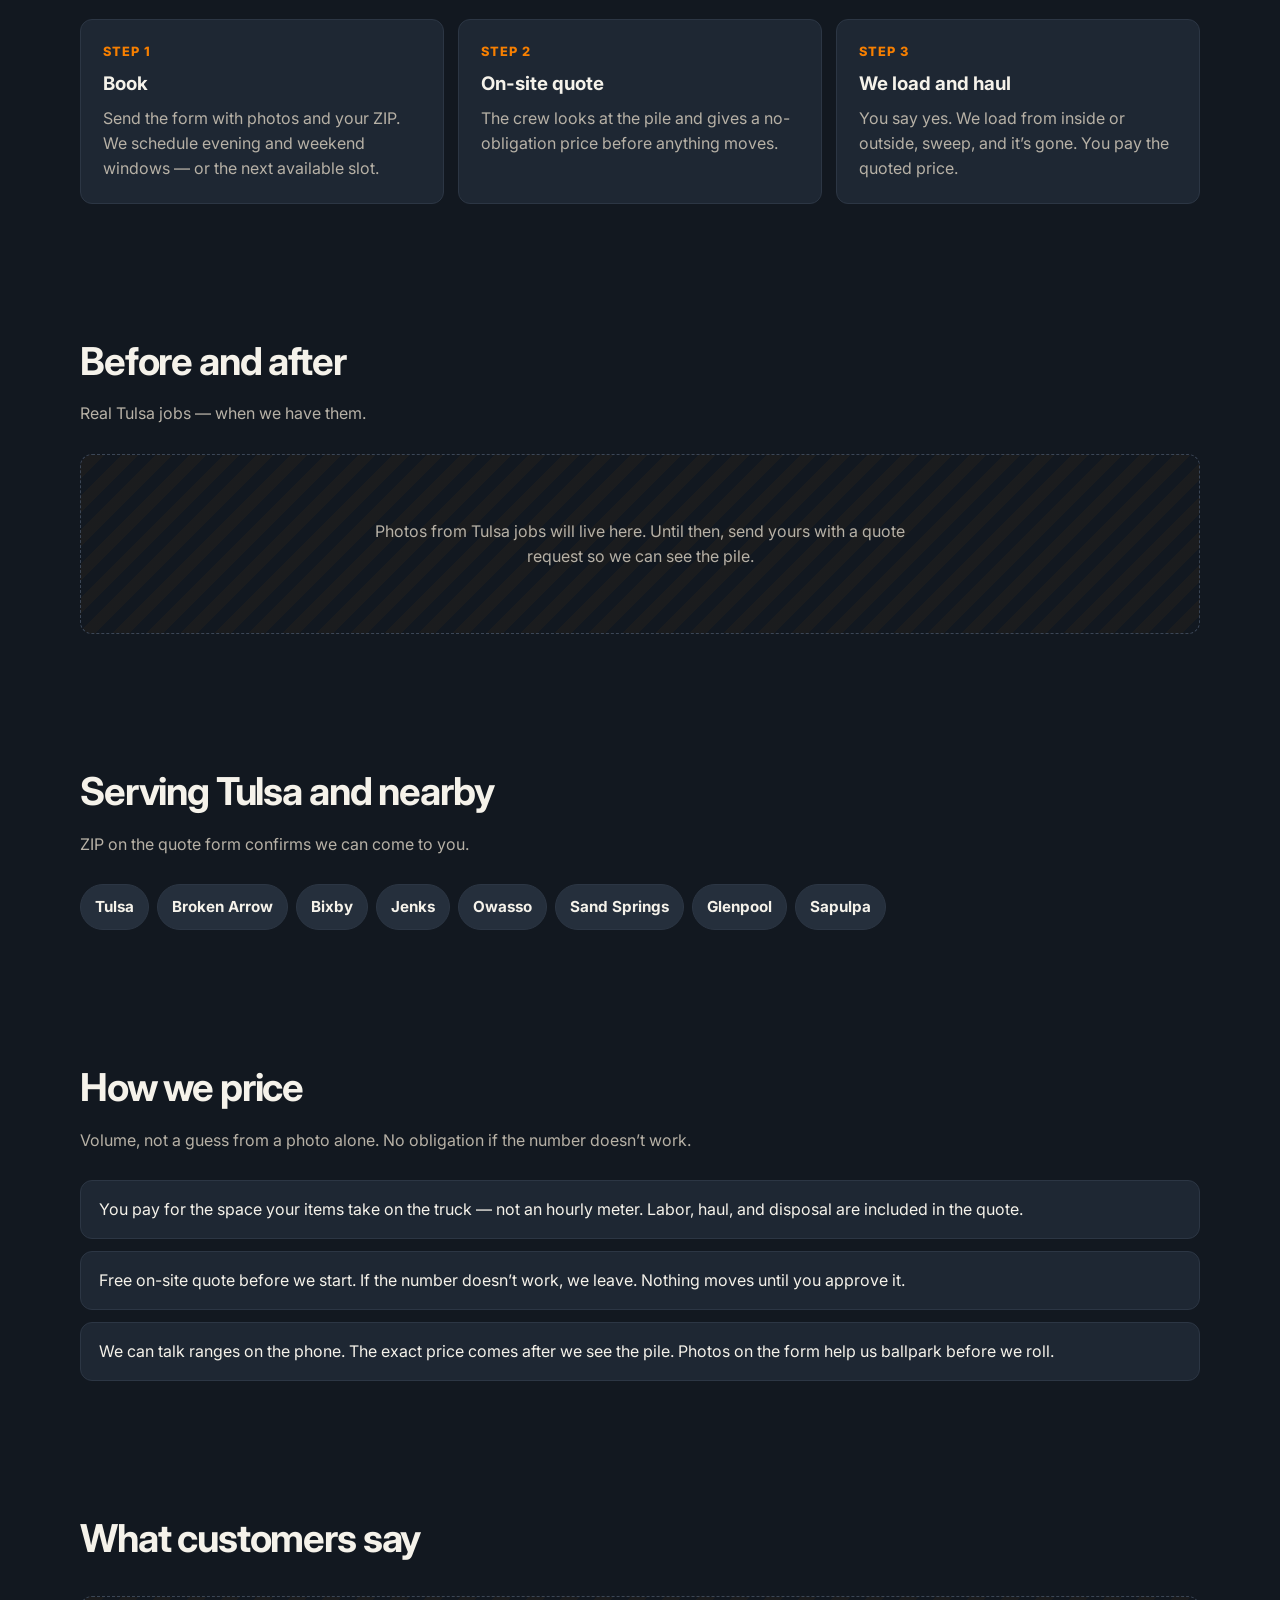
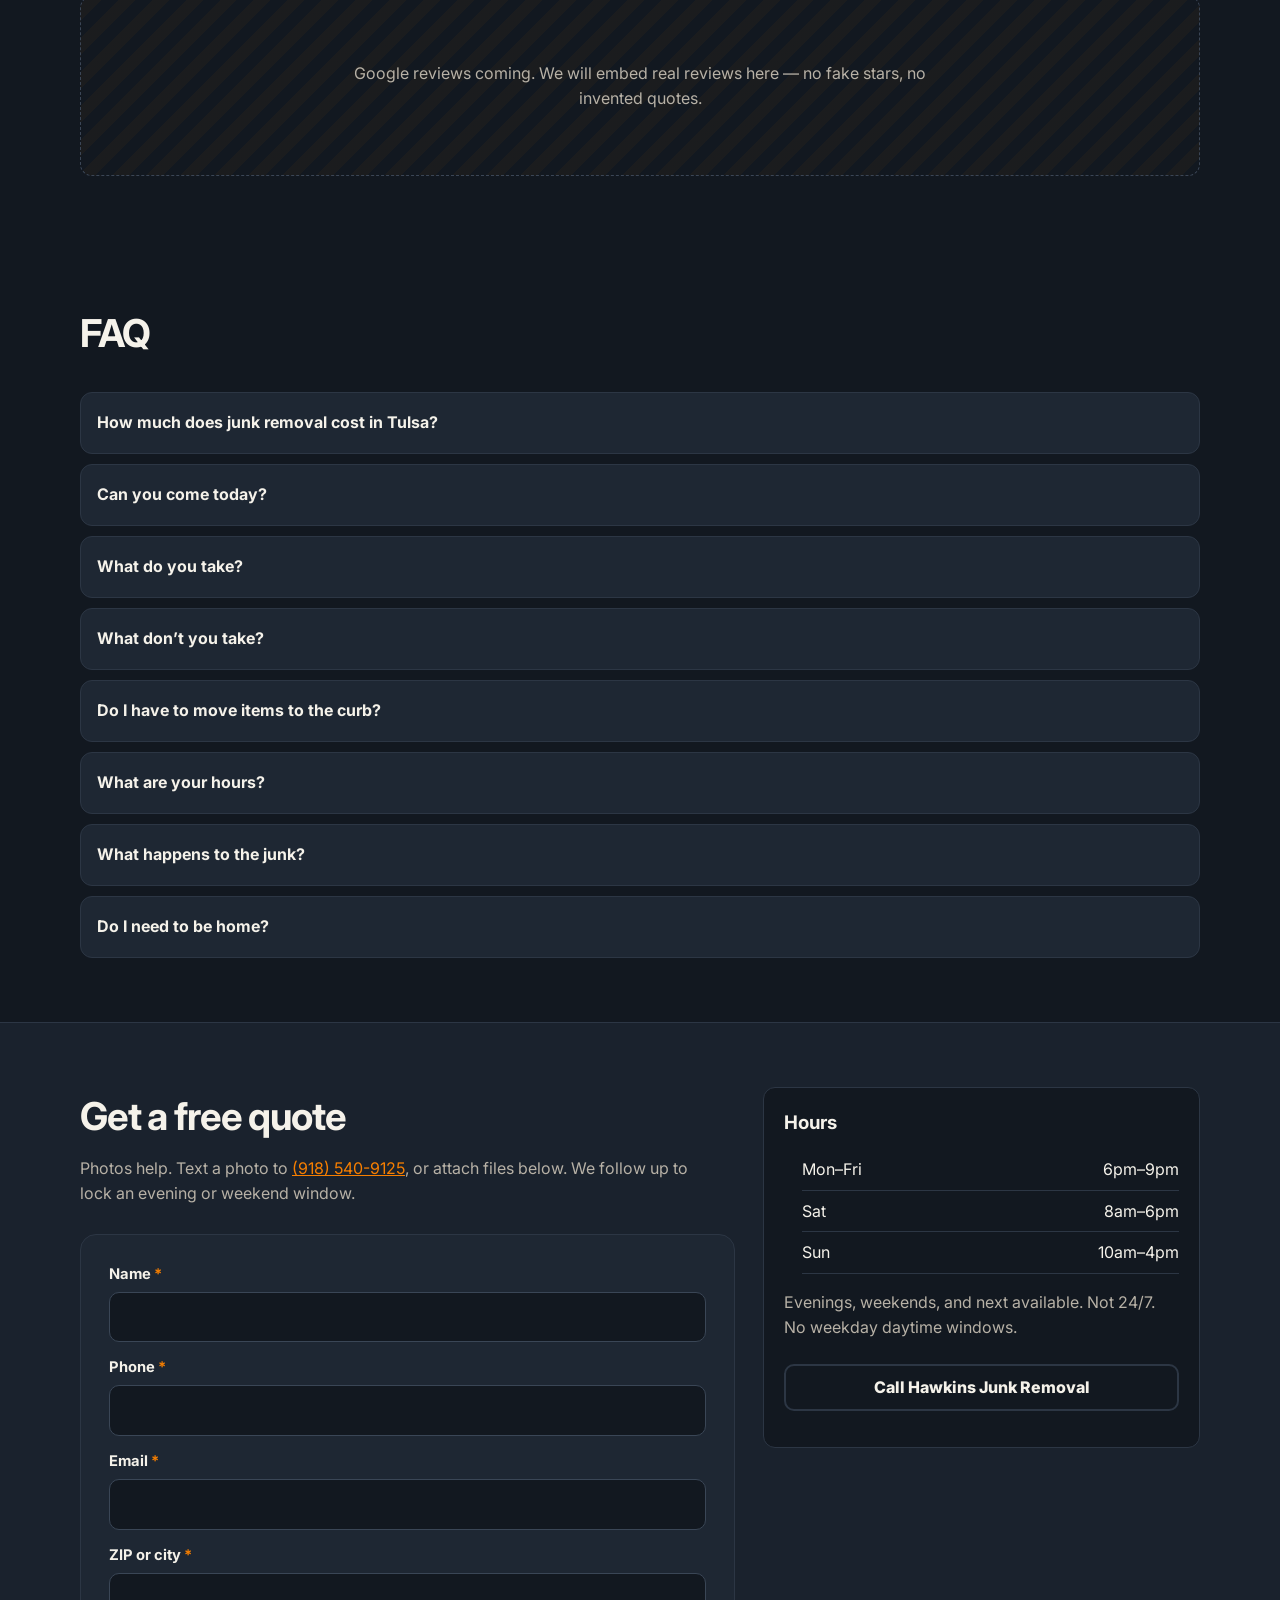
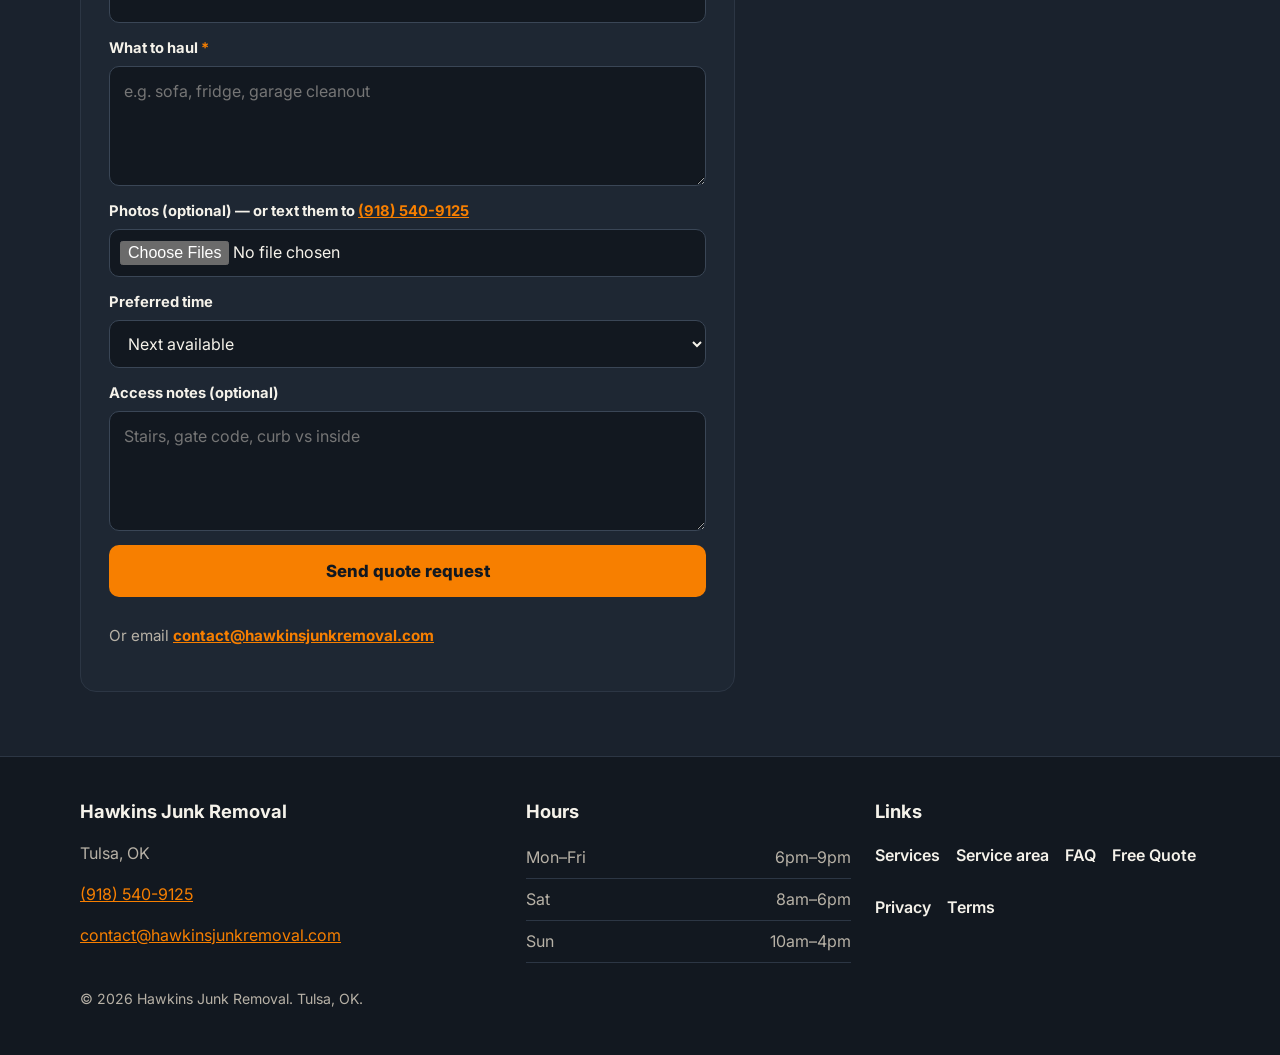
==== commit 491de870: "Spell out weekday hours as 6pm–9pm. Bare "6–9pm" read as 6 AM; customer-facing copy now says 6pm exp" ====
--- a/index.html
+++ b/index.html
@@ -291,7 +291,7 @@
           </details>
           <details>
             <summary>What are your hours?</summary>
-            <p>Monday–Friday 6–9pm. Saturday 8am–6pm. Sunday 10am–4pm. Evening and weekend windows only.</p>
+            <p>Monday–Friday 6pm–9pm. Saturday 8am–6pm. Sunday 10am–4pm. Evening and weekend windows only.</p>
           </details>
           <details>
             <summary>What happens to the junk?</summary>
@@ -366,7 +366,7 @@
         <aside class="aside-box">
           <h3>Hours</h3>
           <ul class="hours">
-            <li><span>Mon–Fri</span><span>6–9pm</span></li>
+            <li><span>Mon–Fri</span><span>6pm–9pm</span></li>
             <li><span>Sat</span><span>8am–6pm</span></li>
             <li><span>Sun</span><span>10am–4pm</span></li>
           </ul>
@@ -390,7 +390,7 @@
       <div>
         <h2>Hours</h2>
         <ul class="hours">
-          <li><span>Mon–Fri</span><span>6–9pm</span></li>
+          <li><span>Mon–Fri</span><span>6pm–9pm</span></li>
           <li><span>Sat</span><span>8am–6pm</span></li>
           <li><span>Sun</span><span>10am–4pm</span></li>
         </ul>
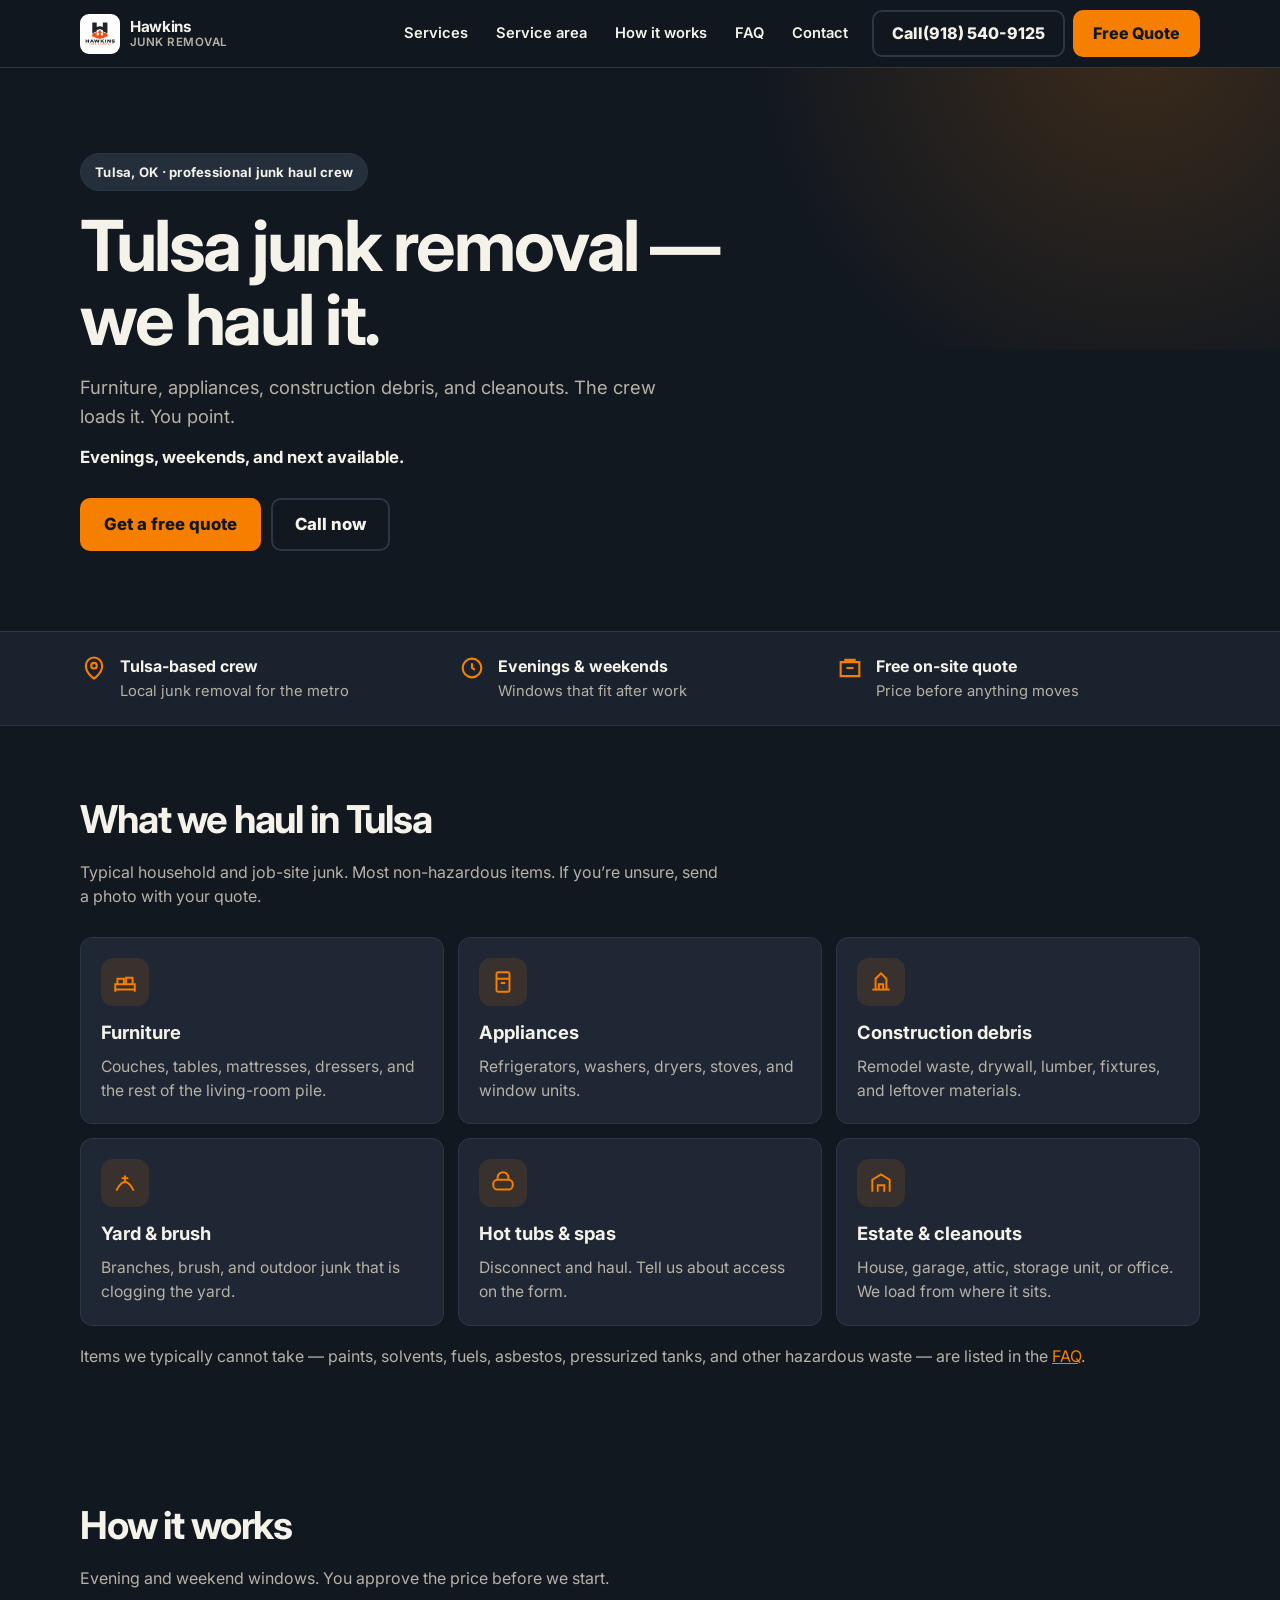
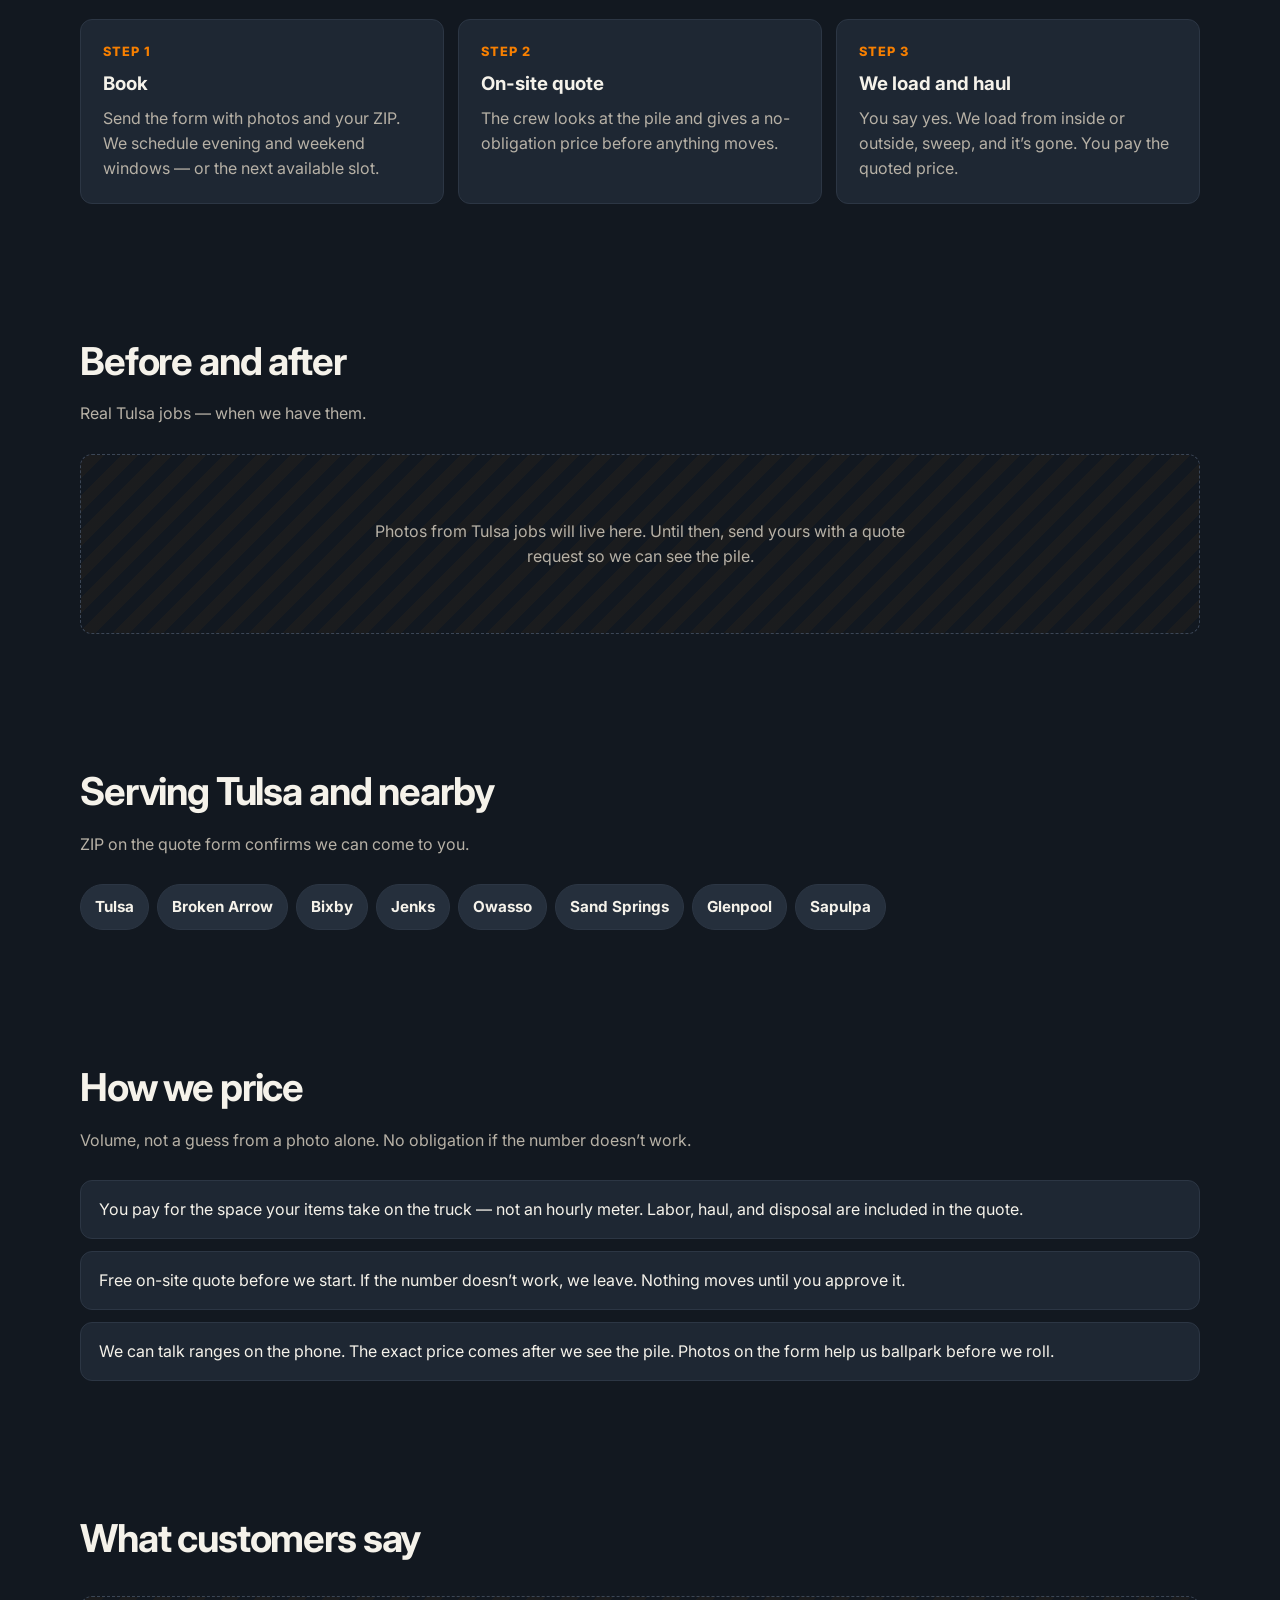
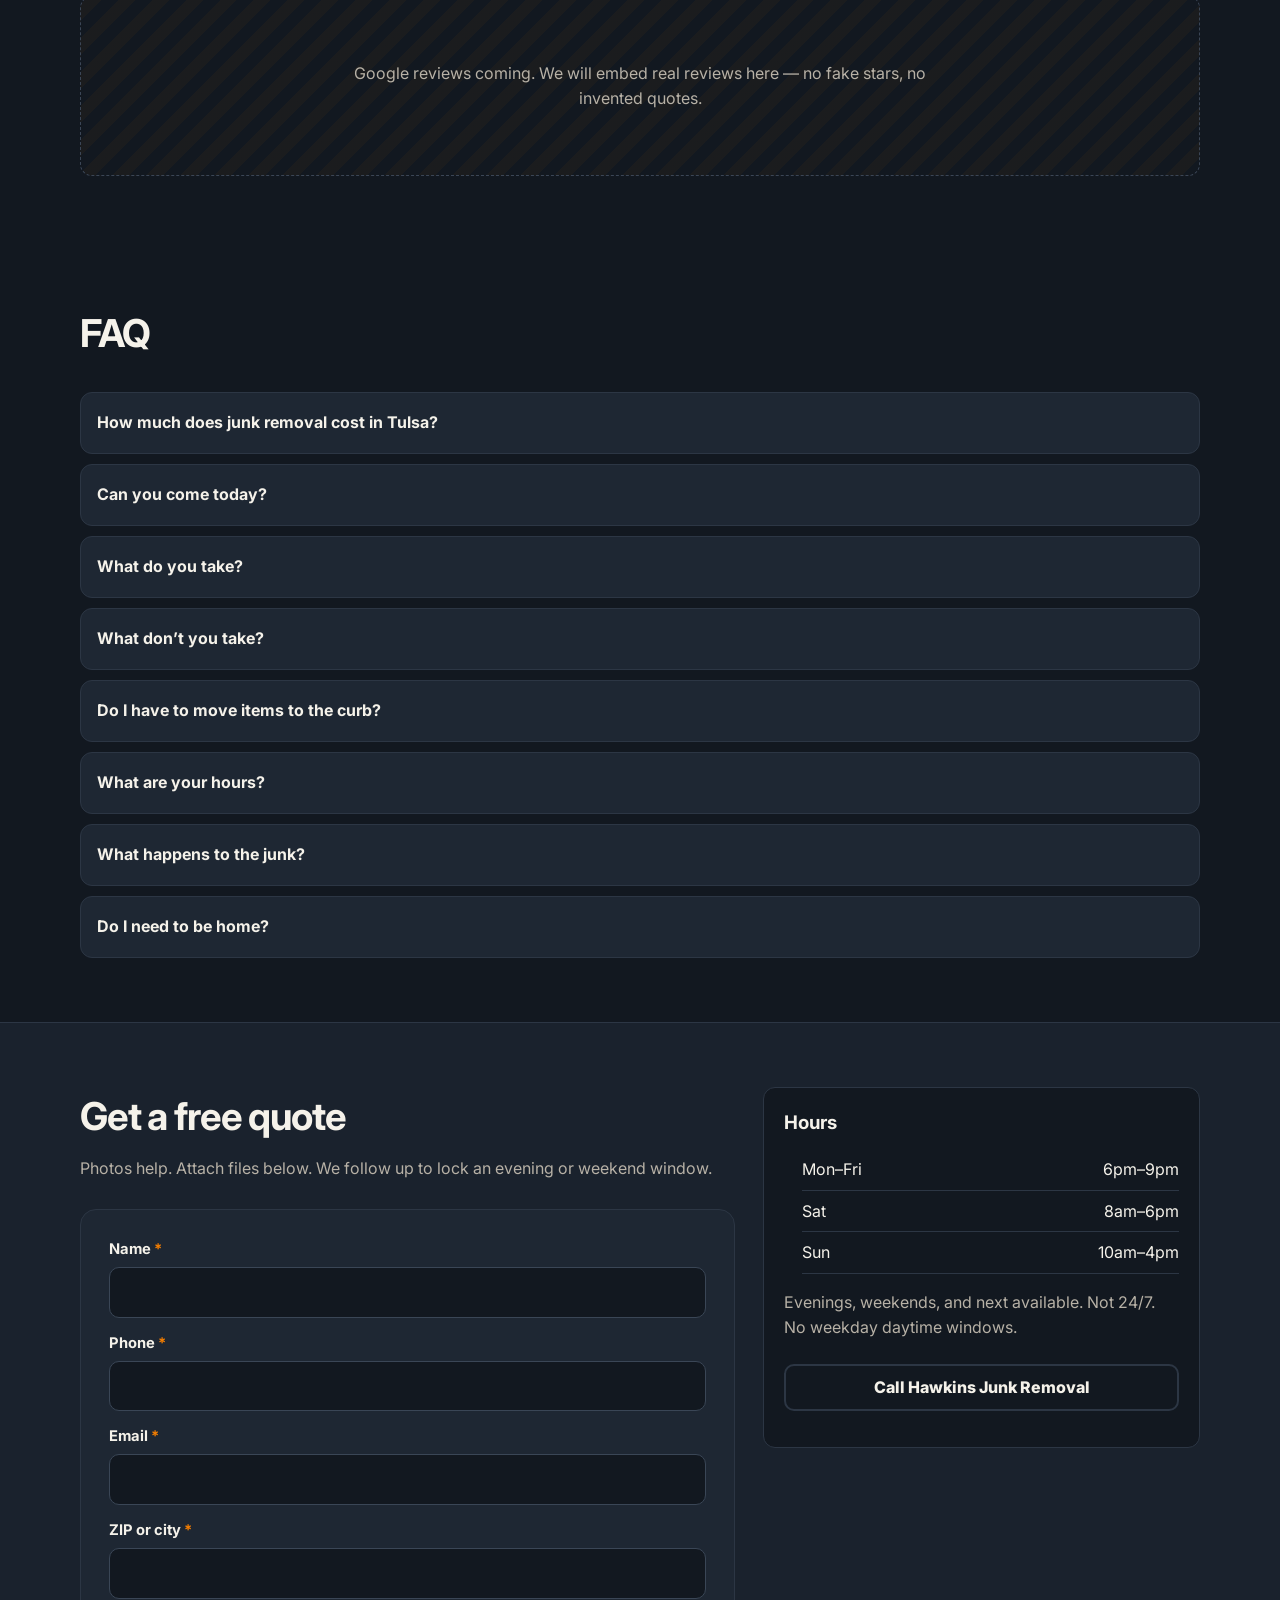
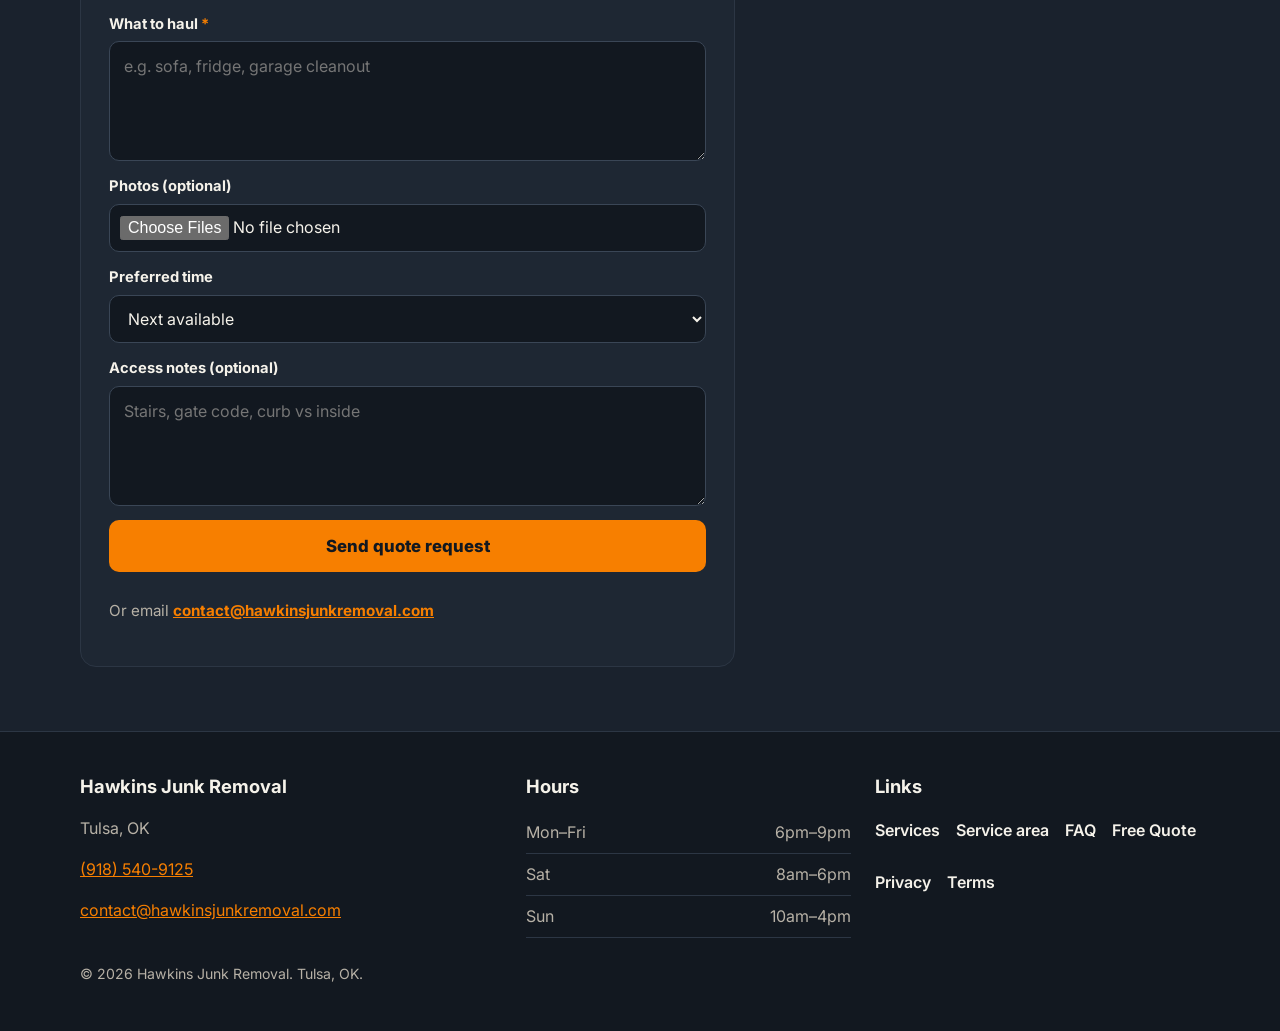
==== commit 788aa3b1: "Remove SMS/text-photo invites from customer-facing copy. Public number is voice-only. Quote form sti" ====
--- a/index.html
+++ b/index.html
@@ -5,19 +5,19 @@
   <meta name="viewport" content="width=device-width, initial-scale=1, viewport-fit=cover">
   <title>Hawkins Junk Removal | Tulsa Junk Removal</title>
   <meta name="description" content="Tulsa junk removal for furniture, appliances, construction debris, and cleanouts. Evenings, weekends, and next available. Free on-site quote.">
-  <link rel="canonical" href="https://hawkins-junk-removal.vercel.app/">
+  <link rel="canonical" href="https://www.hawkinsjunkremoval.com/">
   <meta name="robots" content="index,follow">
   <meta property="og:type" content="website">
   <meta property="og:site_name" content="Hawkins Junk Removal">
   <meta property="og:title" content="Hawkins Junk Removal | Tulsa Junk Removal">
   <meta property="og:description" content="Tulsa junk removal for furniture, appliances, construction debris, and cleanouts. Evenings, weekends, and next available. Free on-site quote.">
-  <meta property="og:url" content="https://hawkins-junk-removal.vercel.app/">
-  <meta property="og:image" content="https://hawkins-junk-removal.vercel.app/img/og.jpg">
+  <meta property="og:url" content="https://www.hawkinsjunkremoval.com/">
+  <meta property="og:image" content="https://www.hawkinsjunkremoval.com/img/og.jpg">
   <meta property="og:locale" content="en_US">
   <meta name="twitter:card" content="summary_large_image">
   <meta name="twitter:title" content="Hawkins Junk Removal | Tulsa Junk Removal">
   <meta name="twitter:description" content="Tulsa junk removal — evenings, weekends, free on-site quote. Call (918) 540-9125.">
-  <meta name="twitter:image" content="https://hawkins-junk-removal.vercel.app/img/og.jpg">
+  <meta name="twitter:image" content="https://www.hawkinsjunkremoval.com/img/og.jpg">
   <link rel="icon" href="/img/logo.png" type="image/png">
   <link rel="apple-touch-icon" href="/img/logo.png">
   <script type="application/ld+json">
@@ -25,8 +25,8 @@
     "@context": "https://schema.org",
     "@type": "HomeAndConstructionBusiness",
     "name": "Hawkins Junk Removal",
-    "image": "https://hawkins-junk-removal.vercel.app/img/logo.png",
-    "url": "https://hawkins-junk-removal.vercel.app/",
+    "image": "https://www.hawkinsjunkremoval.com/img/logo.png",
+    "url": "https://www.hawkinsjunkremoval.com/",
     "telephone": "+19185409125",
     "description": "Tulsa metro junk removal for furniture, appliances, construction debris, and cleanouts. Evenings and weekends. Free on-site quotes.",
     "areaServed": [
@@ -283,7 +283,7 @@
           </details>
           <details>
             <summary>What don’t you take?</summary>
-            <p>Hazardous materials: wet paint and solvents, fuels, asbestos, pressurized tanks, and biohazard. If an item looks questionable, send a photo and we will tell you before we come out.</p>
+            <p>Hazardous materials: wet paint and solvents, fuels, asbestos, pressurized tanks, and biohazard. If an item looks questionable, send a photo with your quote and we will tell you before we come out.</p>
           </details>
           <details>
             <summary>Do I have to move items to the curb?</summary>
@@ -310,14 +310,16 @@
         <div>
           <div class="section-head">
             <h2>Get a free quote</h2>
-            <p>Photos help. Text a photo to <a href="sms:+19185409125">(918) 540-9125</a>, or attach files below. We follow up to lock an evening or weekend window.</p>
+            <p>Photos help. Attach files below. We follow up to lock an evening or weekend window.</p>
           </div>
           <form class="form" action="https://formsubmit.co/35396f8bfd4f70763a39e1aa6dfd9264" method="POST" enctype="multipart/form-data">
             <input type="hidden" name="_subject" value="Hawkins Junk Removal quote">
-            <input type="hidden" name="_next" id="form-next" value="/thanks">
+            <input type="hidden" name="_next" id="form-next" value="https://www.hawkinsjunkremoval.com/thanks">
             <input type="hidden" name="_template" value="table">
             <input type="hidden" name="_captcha" value="false">
             <input type="hidden" name="_webhook" value="https://www.hawkinsjunkremoval.com/api/quote-webhook">
+            <input type="hidden" name="_replyto" id="form-replyto" value="">
+            <input type="hidden" name="_autoresponse" value="Thanks for contacting Hawkins Junk Removal. We received your quote request and the crew will follow up to lock an evening or weekend window. Questions in the meantime? Call (918) 540-9125 or email contact@hawkinsjunkremoval.com.">
             <input class="honey" type="text" name="_honey" tabindex="-1" autocomplete="off" aria-hidden="true">
 
             <div class="field">
@@ -341,7 +343,7 @@
               <textarea id="haul" name="what_to_haul" required placeholder="e.g. sofa, fridge, garage cleanout"></textarea>
             </div>
             <div class="field">
-              <label for="photos">Photos (optional) — or text them to <a href="sms:+19185409125">(918) 540-9125</a></label>
+              <label for="photos">Photos (optional)</label>
               <input id="photos" name="photos" type="file" accept="image/*" multiple>
             </div>
             <div class="field">
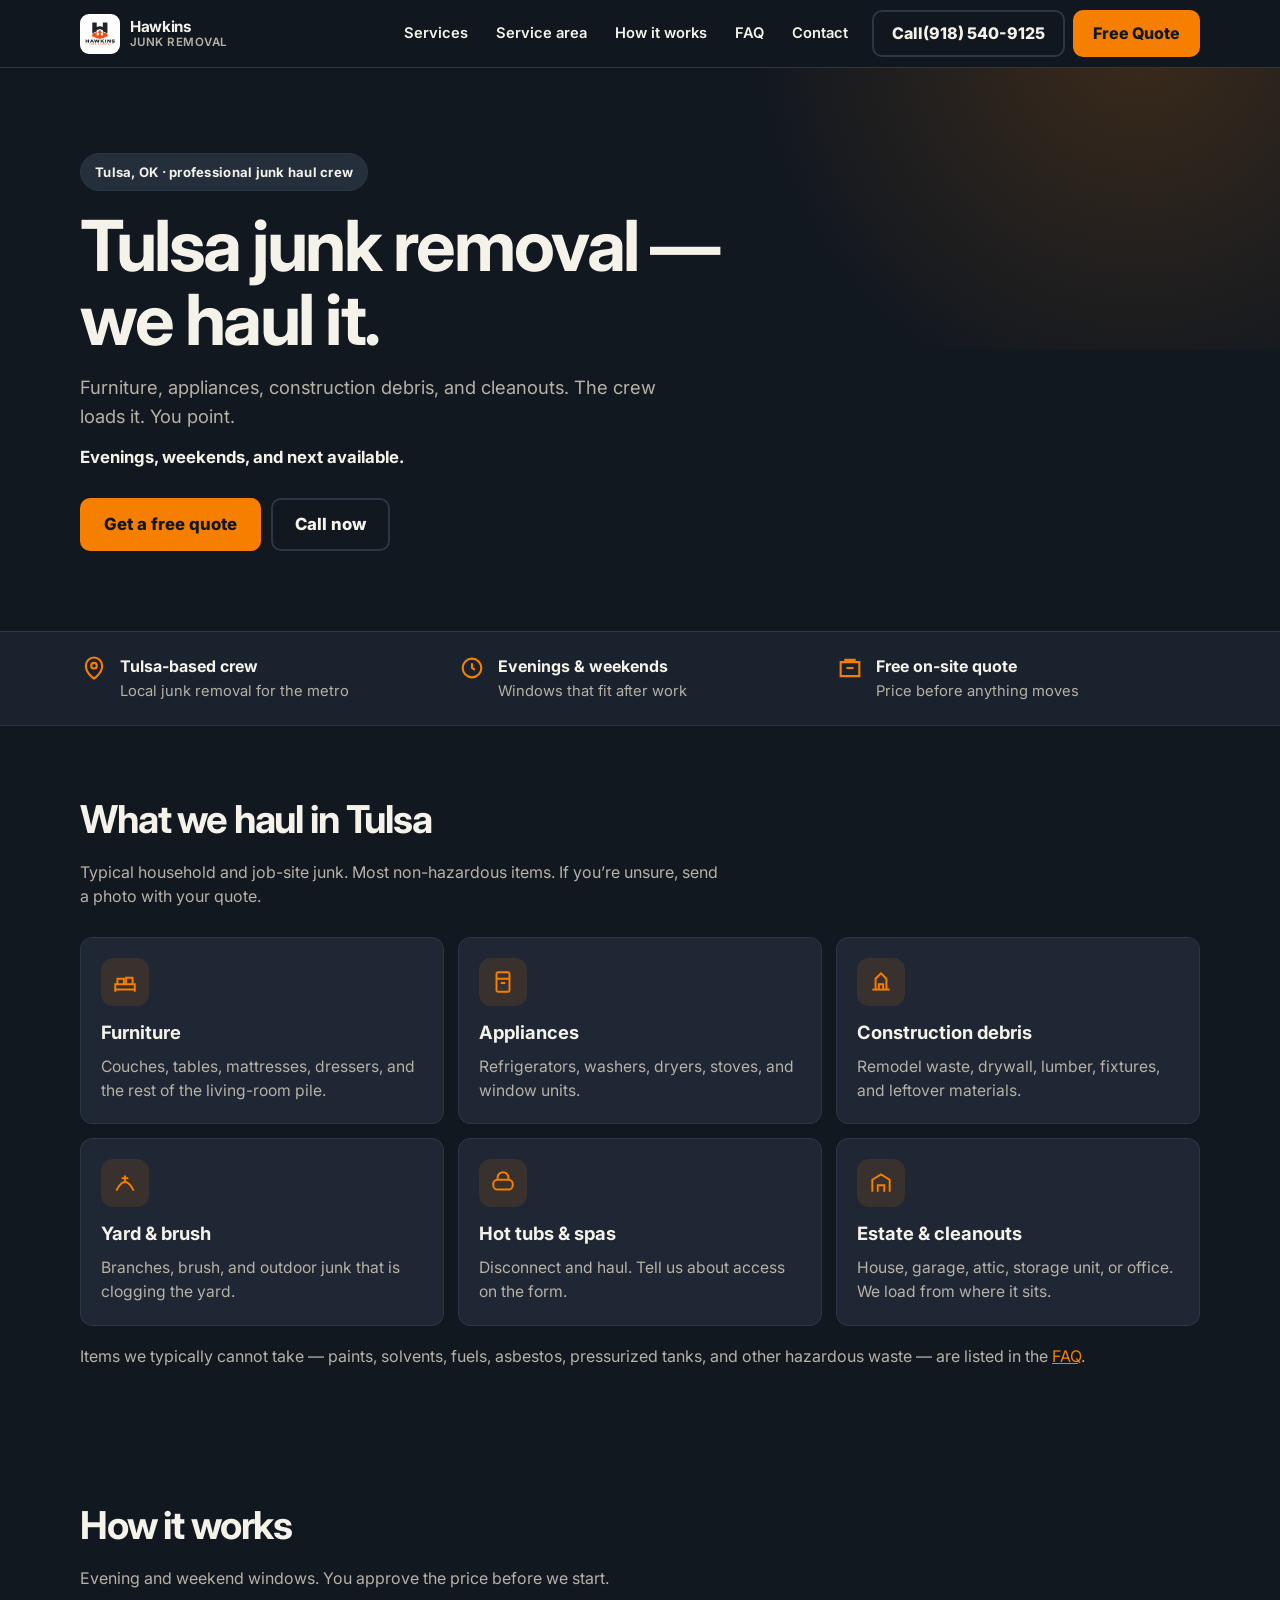
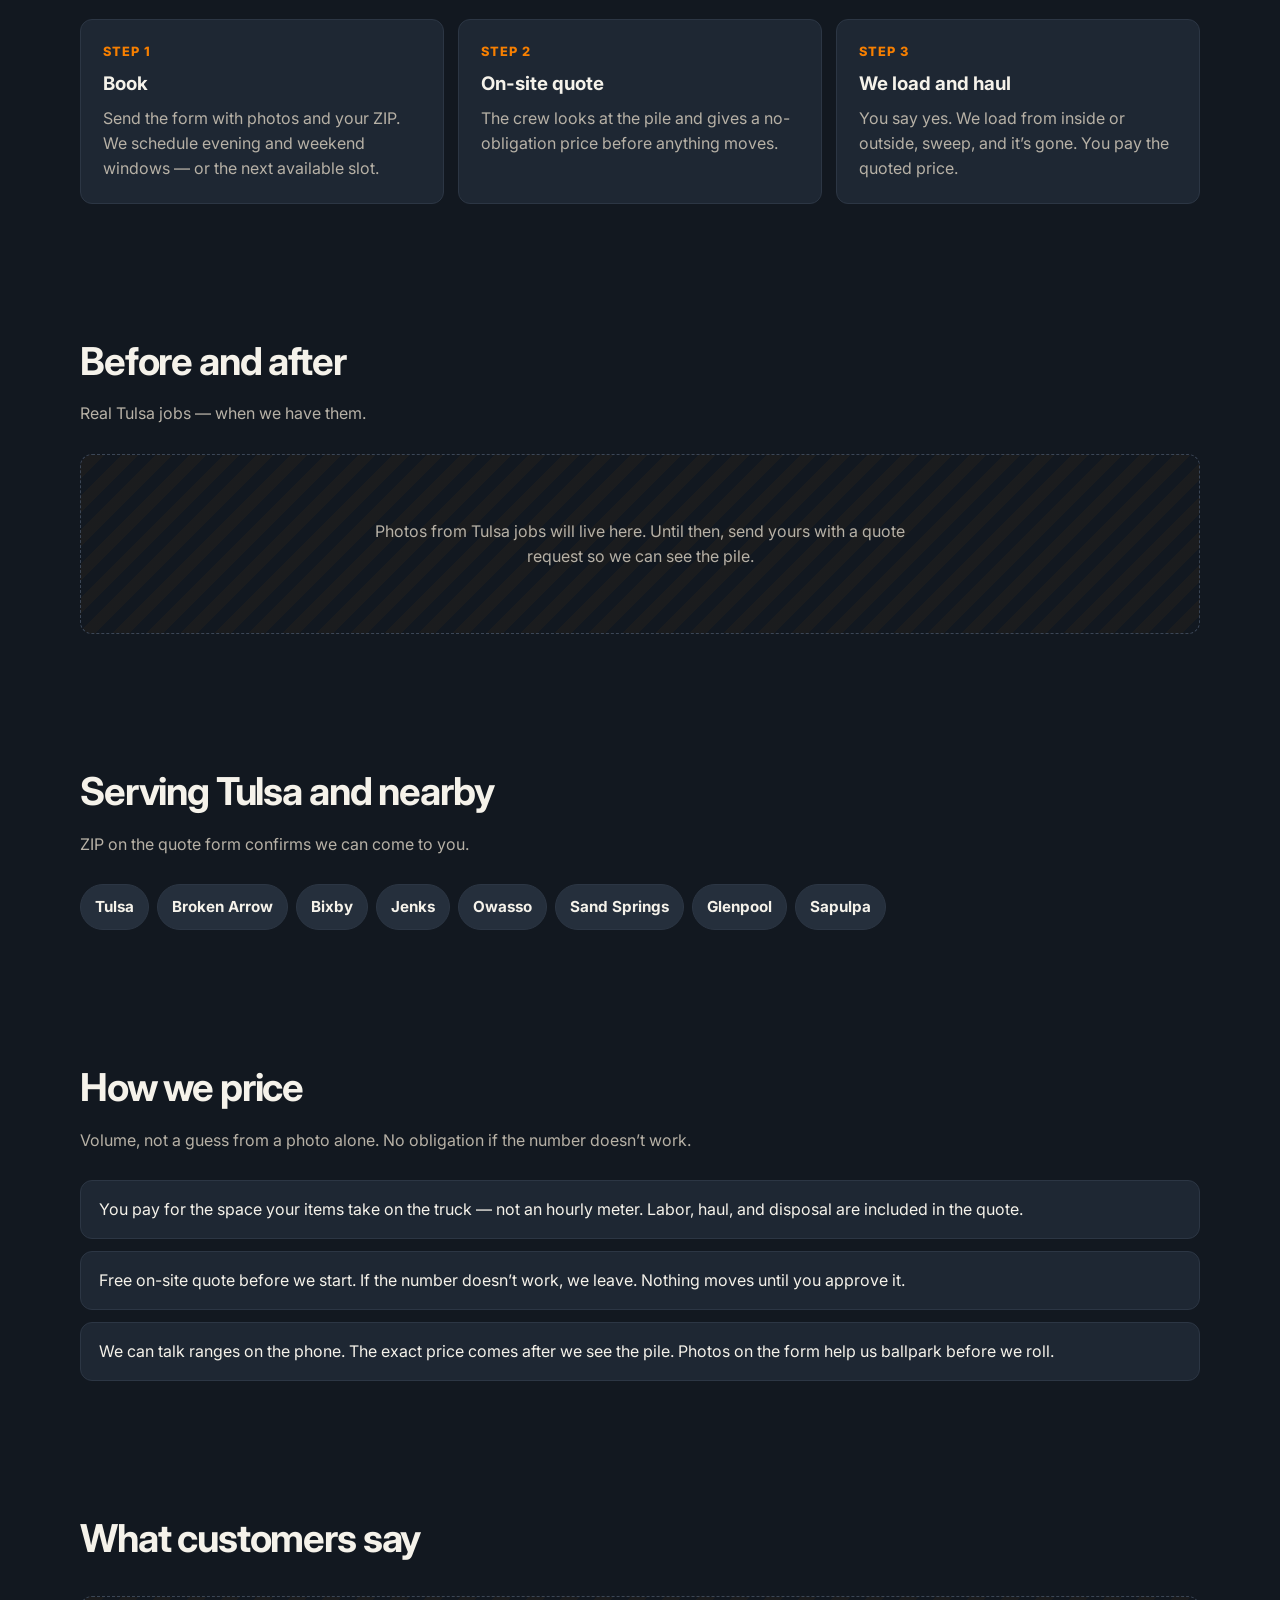
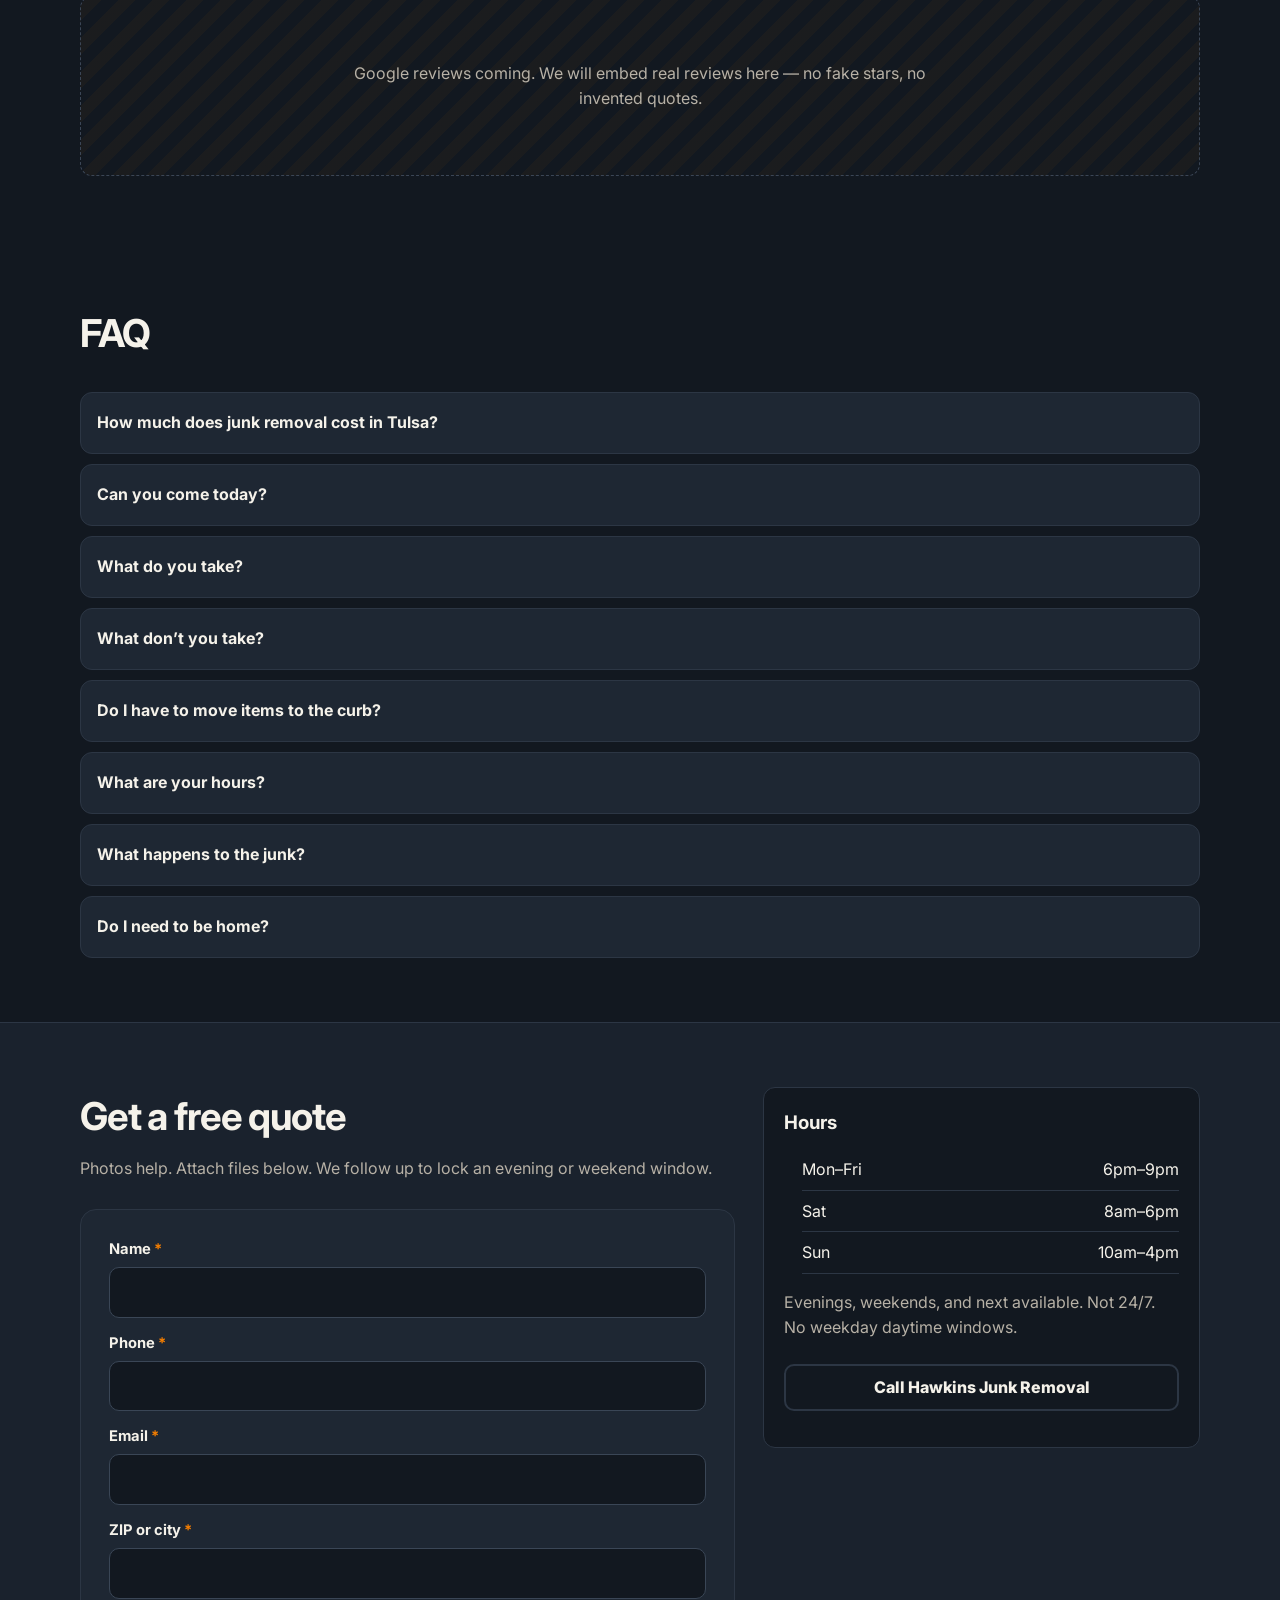
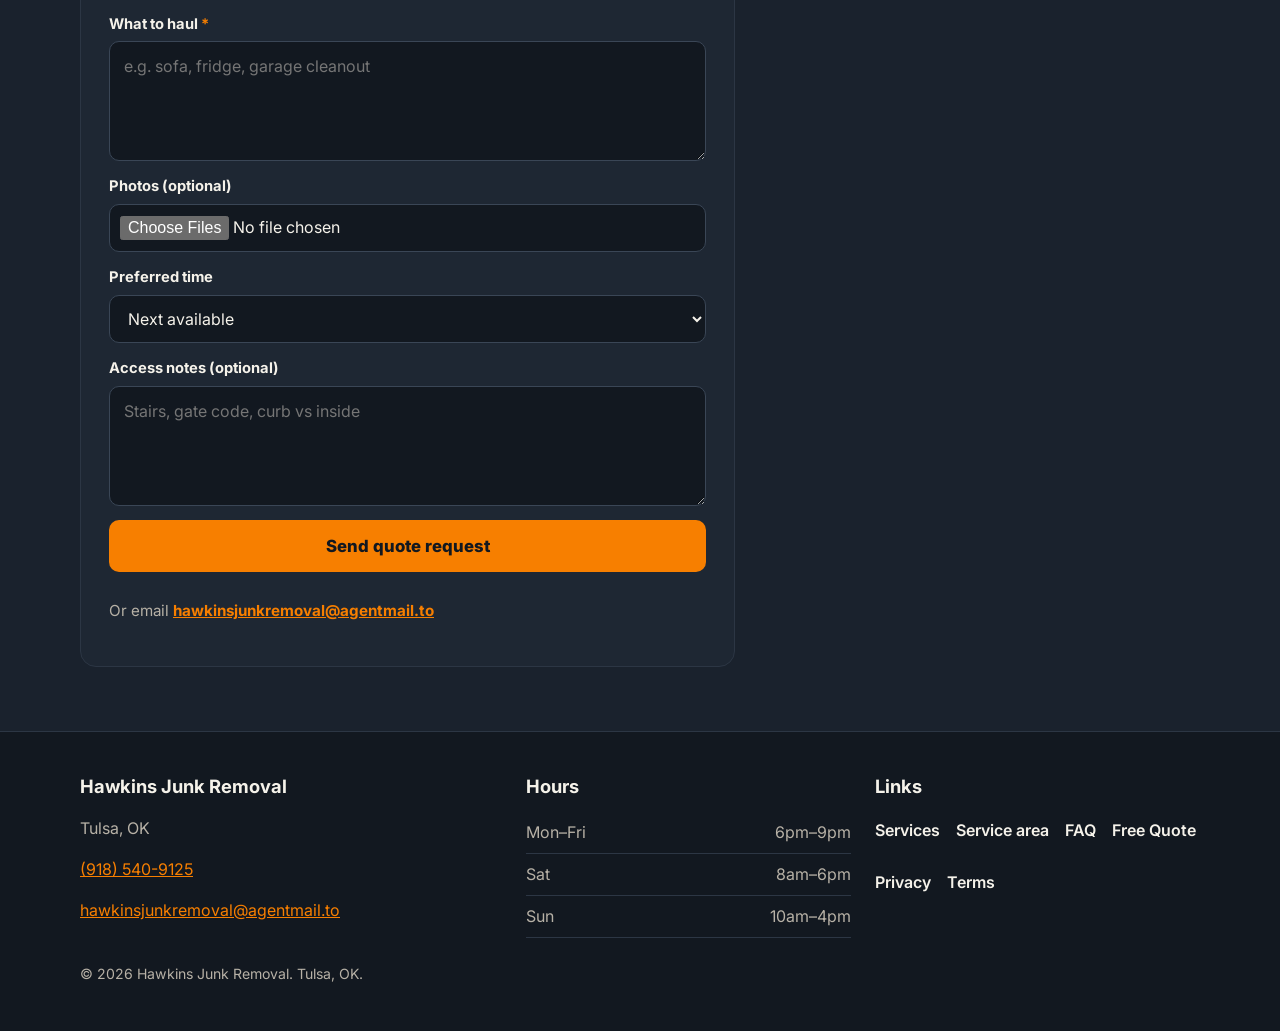
==== commit 5da969a9: "Point the quote form and public email at the AgentMail inbox. FormSubmit still posts to the existing" ====
--- a/index.html
+++ b/index.html
@@ -312,14 +312,14 @@
             <h2>Get a free quote</h2>
             <p>Photos help. Attach files below. We follow up to lock an evening or weekend window.</p>
           </div>
-          <form class="form" action="https://formsubmit.co/35396f8bfd4f70763a39e1aa6dfd9264" method="POST" enctype="multipart/form-data">
+          <form class="form" action="https://formsubmit.co/hawkinsjunkremoval@agentmail.to" method="POST" enctype="multipart/form-data">
             <input type="hidden" name="_subject" value="Hawkins Junk Removal quote">
             <input type="hidden" name="_next" id="form-next" value="https://www.hawkinsjunkremoval.com/thanks">
             <input type="hidden" name="_template" value="table">
             <input type="hidden" name="_captcha" value="false">
             <input type="hidden" name="_webhook" value="https://www.hawkinsjunkremoval.com/api/quote-webhook">
             <input type="hidden" name="_replyto" id="form-replyto" value="">
-            <input type="hidden" name="_autoresponse" value="Thanks for contacting Hawkins Junk Removal. We received your quote request and the crew will follow up to lock an evening or weekend window. Questions in the meantime? Call (918) 540-9125 or email contact@hawkinsjunkremoval.com.">
+            <input type="hidden" name="_autoresponse" value="Thanks for contacting Hawkins Junk Removal. We received your quote request and the crew will follow up to lock an evening or weekend window. Questions in the meantime? Call (918) 540-9125 or email hawkinsjunkremoval@agentmail.to.">
             <input class="honey" type="text" name="_honey" tabindex="-1" autocomplete="off" aria-hidden="true">
 
             <div class="field">
@@ -361,7 +361,7 @@
             </div>
             <div class="form-actions">
               <button class="btn btn-primary btn-lg" type="submit">Send quote request</button>
-              <p class="mailto">Or email <a href="mailto:contact@hawkinsjunkremoval.com">contact@hawkinsjunkremoval.com</a></p>
+              <p class="mailto">Or email <a href="mailto:hawkinsjunkremoval@agentmail.to">hawkinsjunkremoval@agentmail.to</a></p>
             </div>
           </form>
         </div>
@@ -387,7 +387,7 @@
         <h2>Hawkins Junk Removal</h2>
         <p>Tulsa, OK</p>
         <p><a data-call href="tel:+19185409125">(918) 540-9125</a></p>
-        <p><a href="mailto:contact@hawkinsjunkremoval.com">contact@hawkinsjunkremoval.com</a></p>
+        <p><a href="mailto:hawkinsjunkremoval@agentmail.to">hawkinsjunkremoval@agentmail.to</a></p>
       </div>
       <div>
         <h2>Hours</h2>
